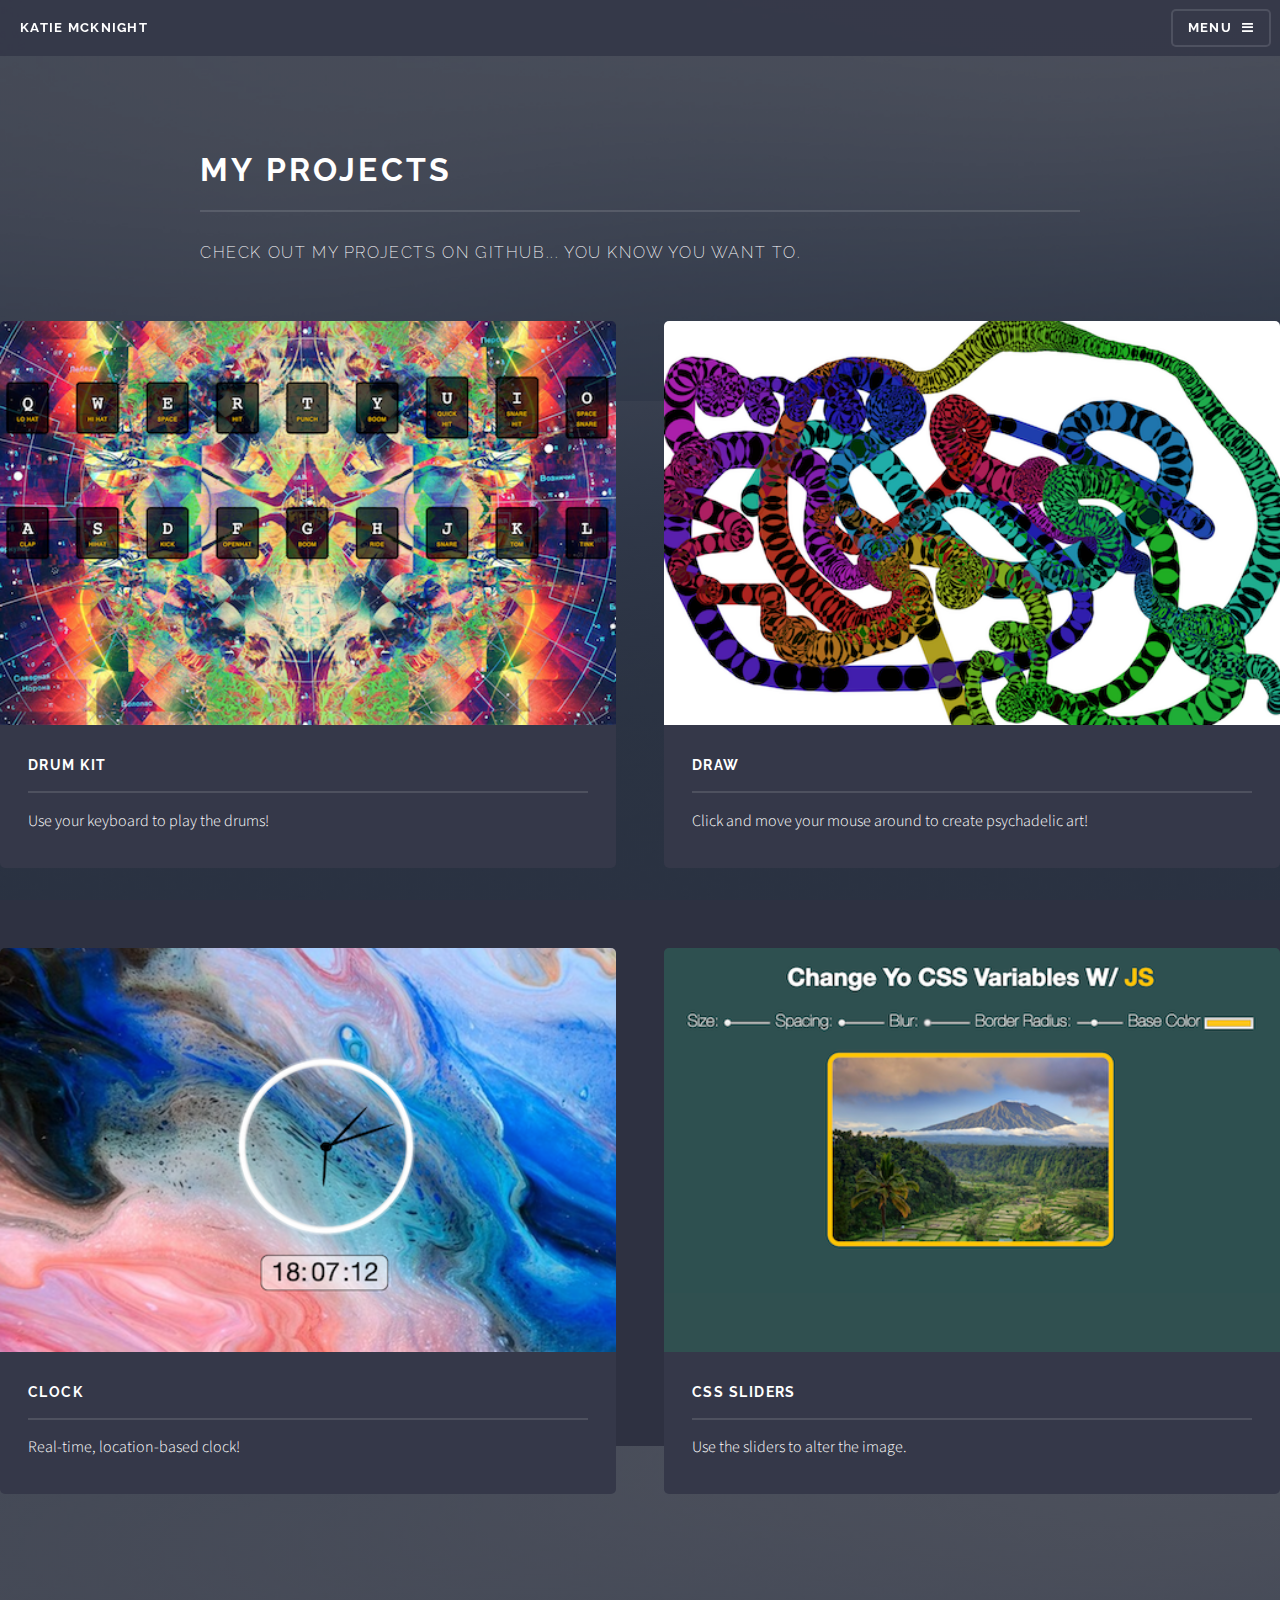
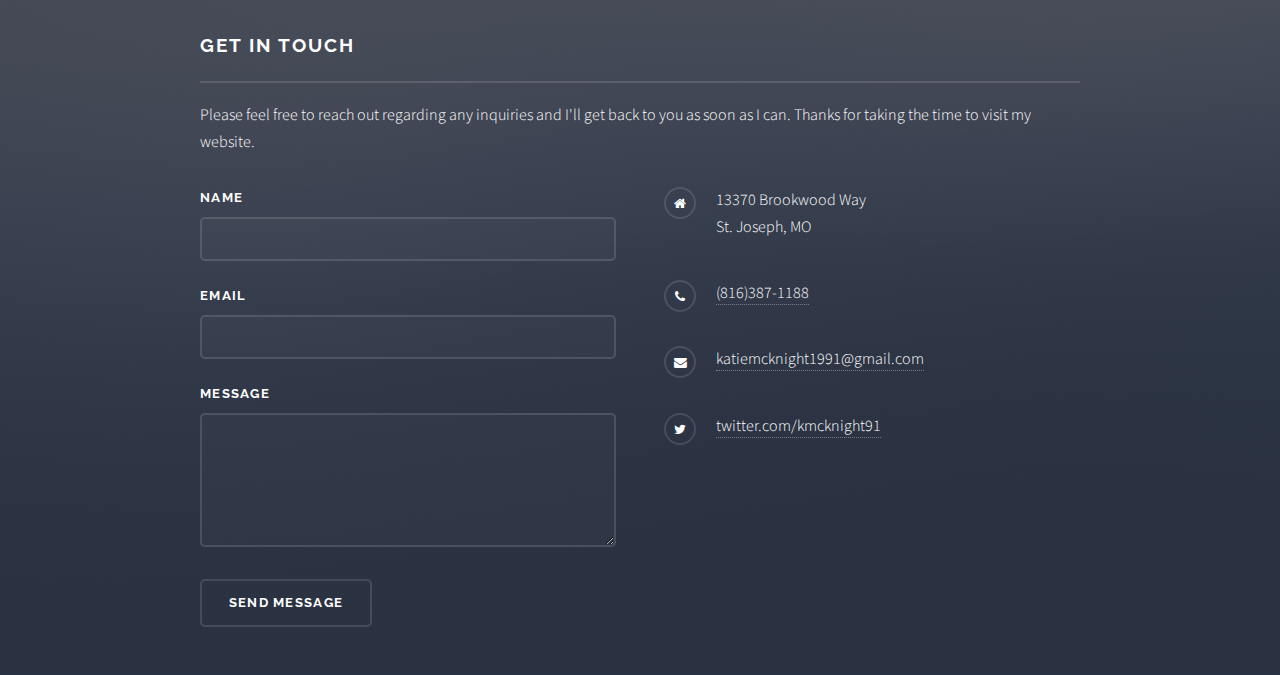
==== elements.html @ 1f649596 "added solid state template" ====
<!DOCTYPE html>
<!--
	Solid State by HTML5 UP
	html5up.net | @ajlkn
	Free for personal and commercial use under the CCA 3.0 license (html5up.net/license)
-->
<html>
  <head>
    <title>Katie McKnight - My Projects</title>
    <meta charset="utf-8" />
    <meta
      name="viewport"
      content="width=device-width, initial-scale=1, user-scalable=no"
    />
    <link rel="stylesheet" href="assets/css/main.css" />
    <noscript><link rel="stylesheet" href="assets/css/noscript.css"/></noscript>
  </head>
  <body class="is-preload">
    <!-- Page Wrapper -->
    <div id="page-wrapper">
      <!-- Header -->
      <header id="header">
        <h1><a href="index.html">Katie McKnight</a></h1>
        <nav>
          <a href="#menu">Menu</a>
        </nav>
      </header>

      <!-- Menu -->
      <nav id="menu">
        <div class="inner">
          <h2>Menu</h2>
          <ul class="links">
            <li><a href="index.html">Home</a></li>
            <li><a href="generic.html">About Me</a></li>
            <li><a href="elements.html">My Projects</a></li>
          </ul>
          <a href="#" class="close">Close</a>
        </div>
      </nav>

      <!-- Wrapper -->
      <section id="wrapper">
        <header>
          <div class="inner">
            <h2>My Projects</h2>
            <p>Check out my projects on Github... you know you want to.</p>
          </div>
		</header>
		
		
        <div class="project-wrapper">
			<section class="features">
				<article>
				  <a href="https://fervent-varahamihira-4c3225.netlify.com/" class="image"
					><img src="images/pic04.png" alt=""
				  /></a>
				  <h3 class="major">Drum Kit</h3>
				  <p>
					Use your keyboard to play the drums!
				  </p>
				</article>
				<article>
				  <a href="https://objective-einstein-77d300.netlify.com/" class="image"
					><img src="images/pic05.png" alt=""
				  /></a>
				  <h3 class="major">Draw</h3>
				  <p>
					Click and move your mouse around to create psychadelic art!
				  </p>
				 
				</article>
			  </section>
			  <section class="features">
				<article>
				  <a href="https://eloquent-mcclintock-1661f2.netlify.com/" class="image"
					><img src="images/pic07.png" alt=""
				  /></a>
				  <h3 class="major">Clock</h3>
				  <p>
					Real-time, location-based clock!
				  </p>
				  
				</article>
				<article>
				  <a href="https://sad-wing-c4c42c.netlify.com/" class="image"
					><img src="images/pic08.png" alt=""
				  /></a>
				  <h3 class="major">CSS Sliders</h3>
				  <p>
					Use the sliders to alter the image.
				  </p>
				  
				</article>
			  </section>
			</div>
		

        <!-- Content -->
        <!-- <div class="wrapper">
          <div class="inner">
            <section>
              <h3 class="major">Text</h3>
              <p>
                This is <b>bold</b> and this is <strong>strong</strong>. This is
                <i>italic</i> and this is <em>emphasized</em>. This is
                <sup>superscript</sup> text and this is
                <sub>subscript</sub> text. This is <u>underlined</u> and this is
                code: <code>for (;;) { ... }</code>. Finally,
                <a href="#">this is a link</a>.
              </p>
              <h4>Blockquote</h4>
              <blockquote>
                Fringilla nisl. Donec accumsan interdum nisi, quis tincidunt
                felis sagittis eget tempus euismod. Vestibulum ante ipsum primis
                in faucibus vestibulum. Blandit adipiscing eu felis iaculis
                volutpat ac adipiscing accumsan faucibus. Vestibulum ante ipsum
                primis in faucibus lorem ipsum dolor sit amet nullam adipiscing
                eu felis.
              </blockquote>
              <h4>Preformatted</h4>
              <pre><code>i = 0;

while (!deck.isInOrder()) {
  print 'Iteration ' + i;
  deck.shuffle();
  i++;
}

print 'It took ' + i + ' iterations to sort the deck.';</code></pre>
            </section>

            <section>
              <h3 class="major">Lists</h3>
              <div class="row">
                <div class="col-6 col-12-medium">
                  <h4>Unordered</h4>
                  <ul>
                    <li>Dolor pulvinar etiam.</li>
                    <li>Sagittis adipiscing.</li>
                    <li>Felis enim feugiat.</li>
                  </ul>
                  <h4>Alternate</h4>
                  <ul class="alt">
                    <li>Dolor pulvinar etiam.</li>
                    <li>Sagittis adipiscing.</li>
                    <li>Felis enim feugiat.</li>
                  </ul>
                </div>
                <div class="col-6 col-12-medium">
                  <h4>Ordered</h4>
                  <ol>
                    <li>Dolor pulvinar etiam.</li>
                    <li>Etiam vel felis viverra.</li>
                    <li>Felis enim feugiat.</li>
                    <li>Dolor pulvinar etiam.</li>
                    <li>Etiam vel felis lorem.</li>
                    <li>Felis enim et feugiat.</li>
                  </ol>
                  <h4>Icons</h4>
                  <ul class="icons">
                    <li>
                      <a href="#" class="icon fa-twitter"
                        ><span class="label">Twitter</span></a
                      >
                    </li>
                    <li>
                      <a href="#" class="icon fa-facebook"
                        ><span class="label">Facebook</span></a
                      >
                    </li>
                    <li>
                      <a href="#" class="icon fa-instagram"
                        ><span class="label">Instagram</span></a
                      >
                    </li>
                    <li>
                      <a href="#" class="icon fa-github"
                        ><span class="label">Github</span></a
                      >
                    </li>
                  </ul>
                </div>
              </div>
              <h4>Actions</h4>
              <div class="row">
                <div class="col-6 col-12-medium">
                  <ul class="actions">
                    <li><a href="#" class="button primary">Default</a></li>
                    <li><a href="#" class="button">Default</a></li>
                  </ul>
                  <ul class="actions small">
                    <li><a href="#" class="button primary small">Small</a></li>
                    <li><a href="#" class="button small">Small</a></li>
                  </ul>
                  <ul class="actions stacked">
                    <li><a href="#" class="button primary">Default</a></li>
                    <li><a href="#" class="button">Default</a></li>
                  </ul>
                  <ul class="actions stacked small">
                    <li><a href="#" class="button primary small">Small</a></li>
                    <li><a href="#" class="button small">Small</a></li>
                  </ul>
                </div>
                <div class="col-6 col-12-medium">
                  <ul class="actions stacked">
                    <li><a href="#" class="button primary fit">Default</a></li>
                    <li><a href="#" class="button fit">Default</a></li>
                  </ul>
                  <ul class="actions stacked small">
                    <li>
                      <a href="#" class="button primary small fit">Small</a>
                    </li>
                    <li><a href="#" class="button small fit">Small</a></li>
                  </ul>
                </div>
              </div>
              <h4>Pagination</h4>
              <ul class="pagination">
                <li><span class="button small disabled">Prev</span></li>
                <li><a href="#" class="page active">1</a></li>
                <li><a href="#" class="page">2</a></li>
                <li><a href="#" class="page">3</a></li>
                <li><span>&hellip;</span></li>
                <li><a href="#" class="page">8</a></li>
                <li><a href="#" class="page">9</a></li>
                <li><a href="#" class="page">10</a></li>
                <li><a href="#" class="button small">Next</a></li>
              </ul>
            </section>

            <section>
              <h3 class="major">Table</h3>
              <h4>Default</h4>
              <div class="table-wrapper">
                <table>
                  <thead>
                    <tr>
                      <th>Name</th>
                      <th>Description</th>
                      <th>Price</th>
                    </tr>
                  </thead>
                  <tbody>
                    <tr>
                      <td>Item One</td>
                      <td>Ante turpis integer aliquet porttitor.</td>
                      <td>29.99</td>
                    </tr>
                    <tr>
                      <td>Item Two</td>
                      <td>Vis ac commodo adipiscing arcu aliquet.</td>
                      <td>19.99</td>
                    </tr>
                    <tr>
                      <td>Item Three</td>
                      <td>Morbi faucibus arcu accumsan lorem.</td>
                      <td>29.99</td>
                    </tr>
                    <tr>
                      <td>Item Four</td>
                      <td>Vitae integer tempus condimentum.</td>
                      <td>19.99</td>
                    </tr>
                    <tr>
                      <td>Item Five</td>
                      <td>Ante turpis integer aliquet porttitor.</td>
                      <td>29.99</td>
                    </tr>
                  </tbody>
                  <tfoot>
                    <tr>
                      <td colspan="2"></td>
                      <td>100.00</td>
                    </tr>
                  </tfoot>
                </table>
              </div>

              <h4>Alternate</h4>
              <div class="table-wrapper">
                <table class="alt">
                  <thead>
                    <tr>
                      <th>Name</th>
                      <th>Description</th>
                      <th>Price</th>
                    </tr>
                  </thead>
                  <tbody>
                    <tr>
                      <td>Item One</td>
                      <td>Ante turpis integer aliquet porttitor.</td>
                      <td>29.99</td>
                    </tr>
                    <tr>
                      <td>Item Two</td>
                      <td>Vis ac commodo adipiscing arcu aliquet.</td>
                      <td>19.99</td>
                    </tr>
                    <tr>
                      <td>Item Three</td>
                      <td>Morbi faucibus arcu accumsan lorem.</td>
                      <td>29.99</td>
                    </tr>
                    <tr>
                      <td>Item Four</td>
                      <td>Vitae integer tempus condimentum.</td>
                      <td>19.99</td>
                    </tr>
                    <tr>
                      <td>Item Five</td>
                      <td>Ante turpis integer aliquet porttitor.</td>
                      <td>29.99</td>
                    </tr>
                  </tbody>
                  <tfoot>
                    <tr>
                      <td colspan="2"></td>
                      <td>100.00</td>
                    </tr>
                  </tfoot>
                </table>
              </div>
            </section>

            <section>
              <h3 class="major">Buttons</h3>
              <ul class="actions">
                <li><a href="#" class="button primary">Primary</a></li>
                <li><a href="#" class="button">Default</a></li>
              </ul>
              <ul class="actions">
                <li><a href="#" class="button large">Large</a></li>
                <li><a href="#" class="button small">Small</a></li>
              </ul>
              <ul class="actions fit">
                <li><a href="#" class="button fit">Fit</a></li>
                <li><a href="#" class="button primary fit">Fit</a></li>
                <li><a href="#" class="button fit">Fit</a></li>
              </ul>
              <ul class="actions fit small">
                <li>
                  <a href="#" class="button primary fit small">Fit + Small</a>
                </li>
                <li><a href="#" class="button fit small">Fit + Small</a></li>
                <li>
                  <a href="#" class="button primary fit small">Fit + Small</a>
                </li>
              </ul>
              <ul class="actions">
                <li>
                  <a href="#" class="button primary icon fa-download">Icon</a>
                </li>
                <li><a href="#" class="button icon fa-download">Icon</a></li>
              </ul>
              <ul class="actions">
                <li><span class="button primary disabled">Disabled</span></li>
                <li><span class="button disabled">Disabled</span></li>
              </ul>
            </section>

            <section>
              <h3 class="major">Form</h3>
              <form method="post" action="#">
                <div class="row gtr-uniform">
                  <div class="col-6 col-12-xsmall">
                    <label for="demo-name">Name</label>
                    <input
                      type="text"
                      name="demo-name"
                      id="demo-name"
                      value=""
                    />
                  </div>
                  <div class="col-6 col-12-xsmall">
                    <label for="demo-email">Email</label>
                    <input
                      type="email"
                      name="demo-email"
                      id="demo-email"
                      value=""
                    />
                  </div>
                  <div class="col-12">
                    <label for="demo-category">Category</label>
                    <select name="demo-category" id="demo-category">
                      <option value="">-</option>
                      <option value="1">Manufacturing</option>
                      <option value="1">Shipping</option>
                      <option value="1">Administration</option>
                      <option value="1">Human Resources</option>
                    </select>
                  </div>
                  <div class="col-4 col-12-small">
                    <input
                      type="radio"
                      id="demo-priority-low"
                      name="demo-priority"
                      checked
                    />
                    <label for="demo-priority-low">Low Priority</label>
                  </div>
                  <div class="col-4 col-12-small">
                    <input
                      type="radio"
                      id="demo-priority-normal"
                      name="demo-priority"
                    />
                    <label for="demo-priority-normal">Normal Priority</label>
                  </div>
                  <div class="col-4 col-12-small">
                    <input
                      type="radio"
                      id="demo-priority-high"
                      name="demo-priority"
                    />
                    <label for="demo-priority-high">High Priority</label>
                  </div>
                  <div class="col-6 col-12-small">
                    <input type="checkbox" id="demo-copy" name="demo-copy" />
                    <label for="demo-copy">Email me a copy</label>
                  </div>
                  <div class="col-6 col-12-small">
                    <input
                      type="checkbox"
                      id="demo-human"
                      name="demo-human"
                      checked
                    />
                    <label for="demo-human">Not a robot</label>
                  </div>
                  <div class="col-12">
                    <label for="demo-message">Message</label>
                    <textarea
                      name="demo-message"
                      id="demo-message"
                      rows="6"
                    ></textarea>
                  </div>
                  <div class="col-12">
                    <ul class="actions">
                      <li>
                        <input
                          type="submit"
                          value="Send Message"
                          class="primary"
                        />
                      </li>
                      <li><input type="reset" value="Reset" /></li>
                    </ul>
                  </div>
                </div>
              </form>
            </section>

            <section>
              <h3 class="major">Image</h3>
              <h4>Fit</h4>
              <div class="box alt">
                <div class="row gtr-uniform">
                  <div class="col-12">
                    <span class="image fit"
                      ><img src="images/pic08.jpg" alt=""
                    /></span>
                  </div>
                  <div class="col-4">
                    <span class="image fit"
                      ><img src="images/pic05.jpg" alt=""
                    /></span>
                  </div>
                  <div class="col-4">
                    <span class="image fit"
                      ><img src="images/pic06.jpg" alt=""
                    /></span>
                  </div>
                  <div class="col-4">
                    <span class="image fit"
                      ><img src="images/pic07.jpg" alt=""
                    /></span>
                  </div>
                  <div class="col-4">
                    <span class="image fit"
                      ><img src="images/pic07.jpg" alt=""
                    /></span>
                  </div>
                  <div class="col-4">
                    <span class="image fit"
                      ><img src="images/pic05.jpg" alt=""
                    /></span>
                  </div>
                  <div class="col-4">
                    <span class="image fit"
                      ><img src="images/pic06.jpg" alt=""
                    /></span>
                  </div>
                  <div class="col-4">
                    <span class="image fit"
                      ><img src="images/pic06.jpg" alt=""
                    /></span>
                  </div>
                  <div class="col-4">
                    <span class="image fit"
                      ><img src="images/pic07.jpg" alt=""
                    /></span>
                  </div>
                  <div class="col-4">
                    <span class="image fit"
                      ><img src="images/pic05.jpg" alt=""
                    /></span>
                  </div>
                </div>
              </div>
              <h4>Left &amp; Right</h4>
              <p>
                <span class="image left"
                  ><img src="images/pic01.jpg" alt=""/></span
                >Morbi mattis mi consectetur tortor elementum, varius
                pellentesque velit convallis. Aenean tincidunt lectus auctor
                mauris maximus, ac scelerisque ipsum tempor. Duis vulputate ex
                et ex tincidunt, quis lacinia velit aliquet. Duis non efficitur
                nisi, id malesuada justo. Maecenas sagittis felis ac sagittis
                semper. Curabitur purus leo, tempus sed finibus eget, fringilla
                quis risus. Maecenas et lorem quis sem varius sagittis et a est.
                Maecenas iaculis iaculis sem. Donec vel dolor at arcu tincidunt
                bibendum. Interdum et malesuada fames ac ante ipsum primis in
                faucibus. Fusce ut aliquet justo. Donec id neque ipsum. Integer
                eget ultricies odio. Nam vel ex a orci fringilla tincidunt.
                Aliquam eleifend ligula non velit accumsan cursus. Etiam ut
                gravida sapien. Morbi mattis mi consectetur tortor elementum,
                varius pellentesque velit convallis. Aenean tincidunt lectus
                auctor mauris maximus, ac scelerisque ipsum tempor. Duis
                vulputate ex et ex tincidunt, quis lacinia velit aliquet. Duis
                non efficitur nisi, id malesuada justo. Maecenas sagittis felis
                ac sagittis semper. Curabitur purus leo, tempus sed finibus
                eget, fringilla quis risus. Maecenas et lorem quis sem varius
                sagittis et a est. Maecenas iaculis iaculis sem. Donec vel dolor
                at arcu tincidunt bibendum. Interdum et malesuada fames ac ante
                ipsum primis in faucibus. Fusce ut aliquet justo. Donec id neque
                ipsum. Integer eget ultricies odio. Nam vel ex a orci fringilla
                tincidunt. Aliquam eleifend ligula non velit accumsan cursus.
                Etiam ut gravida sapien.
              </p>
              <p>
                <span class="image right"
                  ><img src="images/pic02.jpg" alt=""/></span
                >Vestibulum ultrices risus velit, sit amet blandit massa auctor
                sit amet. Sed eu lectus sem. Phasellus in odio at ipsum
                porttitor mollis id vel diam. Praesent sit amet posuere risus,
                eu faucibus lectus. Vivamus ex ligula, tempus pulvinar ipsum in,
                auctor porta quam. Proin nec dui cursus, posuere dui eget
                interdum. Fusce lectus magna, sagittis at facilisis vitae,
                pellentesque at etiam. Quisque posuere leo quis sem commodo, vel
                scelerisque nisi scelerisque. Suspendisse id quam vel tortor
                tincidunt suscipit. Nullam auctor orci eu dolor consectetur,
                interdum ullamcorper ante tincidunt. Mauris felis nec felis
                elementum varius. Nam sapien ante, varius in pulvinar vitae,
                rhoncus id massa. Donec varius ex in mauris ornare, eget euismod
                urna egestas. Etiam lacinia tempor ipsum, sodales porttitor
                justo. Aliquam dolor quam, semper in tortor eu, volutpat
                efficitur quam. Fusce nec fermentum nisl. Aenean erat diam,
                tempus aliquet erat. Etiam iaculis nulla ipsum, et pharetra
                libero rhoncus ut. Phasellus rutrum cursus velit, eget
                condimentum nunc blandit vel. In at pulvinar lectus. Morbi diam
                ante, vulputate et imperdiet eget, fermentum non dolor. Ut
                eleifend sagittis tincidunt. Sed viverra commodo mi, ac rhoncus
                justo. Duis neque ligula, elementum ut enim vel, posuere finibus
                justo. Vivamus facilisis maximus nibh quis pulvinar. Quisque
                hendrerit in ipsum id tellus facilisis fermentum. Proin mauris
                dui.
              </p>
            </section>
          </div>
        </div>
      </section> -->

      <!-- Footer -->
      <section id="footer">
        <div class="inner">
          <h2 class="major">Get in touch</h2>
          <p>
            Please feel free to reach out regarding any inquiries and I'll get
            back to you as soon as I can. Thanks for taking the time to visit my
            website.
          </p>
          <form method="post" action="https://formspree.io/email@domain.tld">
            <div class="fields">
              <div class="field">
                <label for="name">Name</label>
                <input type="text" name="name" id="name" />
              </div>
              <div class="field">
                <label for="email">Email</label>
                <input type="email" name="email" id="email" />
              </div>
              <div class="field">
                <label for="message">Message</label>
                <textarea name="message" id="message" rows="4"></textarea>
              </div>
            </div>
            <ul class="actions">
              <li><input type="submit" value="Send Message" /></li>
            </ul>
          </form>
          <ul class="contact">
            <li class="fa-home">
              13370 Brookwood Way<br />
              St. Joseph, MO
            </li>
            <li class="fa-phone">
              <a href="tel: 8163871188">(816)387-1188</a>
            </li>
            <li class="fa-envelope">
              <a href="mailto: katiemcknight1991@gmail.com"
                >katiemcknight1991@gmail.com</a
              >
            </li>
            <li class="fa-twitter">
              <a href="https://twitter.com/kmcknight91"
                >twitter.com/kmcknight91</a
              >
            </li>
          </ul>
        </div>
      </section>
    </div>

    <!-- Scripts -->
    <script src="assets/js/jquery.min.js"></script>
    <script src="assets/js/jquery.scrollex.min.js"></script>
    <script src="assets/js/browser.min.js"></script>
    <script src="assets/js/breakpoints.min.js"></script>
    <script src="assets/js/util.js"></script>
    <script src="assets/js/main.js"></script>
  </body>
</html>
---- assets/css/main.css ----
@import url(font-awesome.min.css);
@import url("https://fonts.googleapis.com/css?family=Raleway:200,700|Source+Sans+Pro:300,600,300italic,600italic");

/*
	Solid State by HTML5 UP
	html5up.net | @ajlkn
	Free for personal and commercial use under the CCA 3.0 license (html5up.net/license)
*/

html,
body,
div,
span,
applet,
object,
iframe,
h1,
h2,
h3,
h4,
h5,
h6,
p,
blockquote,
pre,
a,
abbr,
acronym,
address,
big,
cite,
code,
del,
dfn,
em,
img,
ins,
kbd,
q,
s,
samp,
small,
strike,
strong,
sub,
sup,
tt,
var,
b,
u,
i,
center,
dl,
dt,
dd,
ol,
ul,
li,
fieldset,
form,
label,
legend,
table,
caption,
tbody,
tfoot,
thead,
tr,
th,
td,
article,
aside,
canvas,
details,
embed,
figure,
figcaption,
footer,
header,
hgroup,
menu,
nav,
output,
ruby,
section,
summary,
time,
mark,
audio,
video {
  margin: 0;
  padding: 0;
  border: 0;
  font-size: 100%;
  font: inherit;
  vertical-align: baseline;
}

article,
aside,
details,
figcaption,
figure,
footer,
header,
hgroup,
menu,
nav,
section {
  display: block;
}

body {
  line-height: 1;
}

ol,
ul {
  list-style: none;
}

blockquote,
q {
  quotes: none;
}

blockquote:before,
blockquote:after,
q:before,
q:after {
  content: "";
  content: none;
}

table {
  border-collapse: collapse;
  border-spacing: 0;
}

body {
  -webkit-text-size-adjust: none;
}

mark {
  background-color: transparent;
  color: inherit;
}

input::-moz-focus-inner {
  border: 0;
  padding: 0;
}

input,
select,
textarea {
  -moz-appearance: none;
  -webkit-appearance: none;
  -ms-appearance: none;
  appearance: none;
}

/* Basic */

@-ms-viewport {
  width: device-width;
}

body {
  -ms-overflow-style: scrollbar;
}

@media screen and (max-width: 480px) {
  html,
  body {
    min-width: 320px;
  }
}

html {
  box-sizing: border-box;
}

*,
*:before,
*:after {
  box-sizing: inherit;
}

body {
  background-color: #2e3141;
  background-image: linear-gradient(
      to top,
      rgba(46, 49, 65, 0.8),
      rgba(46, 49, 65, 0.8)
    ),
    url("../../images/bg.jpg");
  background-size: auto, cover;
  background-attachment: fixed, fixed;
  background-position: center, center;
}

body.is-preload *,
body.is-preload *:before,
body.is-preload *:after {
  -moz-animation: none !important;
  -webkit-animation: none !important;
  -ms-animation: none !important;
  animation: none !important;
  -moz-transition: none !important;
  -webkit-transition: none !important;
  -ms-transition: none !important;
  transition: none !important;
}

/* Type */

body,
input,
select,
textarea {
  color: #ffffff;
  font-family: "Source Sans Pro", Helvetica, sans-serif;
  font-size: 16.5pt;
  font-weight: 300;
  line-height: 1.65;
}

@media screen and (max-width: 1680px) {
  body,
  input,
  select,
  textarea {
    font-size: 13pt;
  }
}

@media screen and (max-width: 1280px) {
  body,
  input,
  select,
  textarea {
    font-size: 12pt;
  }
}

@media screen and (max-width: 980px) {
  body,
  input,
  select,
  textarea {
    font-size: 12pt;
  }
}

@media screen and (max-width: 736px) {
  body,
  input,
  select,
  textarea {
    font-size: 12pt;
  }
}

@media screen and (max-width: 480px) {
  body,
  input,
  select,
  textarea {
    font-size: 12pt;
  }
}

a {
  -moz-transition: color 0.2s ease-in-out, border-bottom-color 0.2s ease-in-out;
  -webkit-transition: color 0.2s ease-in-out,
    border-bottom-color 0.2s ease-in-out;
  -ms-transition: color 0.2s ease-in-out, border-bottom-color 0.2s ease-in-out;
  transition: color 0.2s ease-in-out, border-bottom-color 0.2s ease-in-out;
  border-bottom: dotted 1px rgba(255, 255, 255, 0.35);
  color: #ffffff;
  text-decoration: none;
}

a:hover {
  border-bottom-color: transparent;
  color: #ffffff !important;
}

a.special:not(.button) {
  text-decoration: none;
  border-bottom: 0;
  display: block;
  font-family: Raleway, Helvetica, sans-serif;
  font-size: 0.8em;
  font-weight: 700;
  letter-spacing: 0.1em;
  margin: 0 0 2em 0;
  text-transform: uppercase;
}

a.special:not(.button):before {
  -moz-osx-font-smoothing: grayscale;
  -webkit-font-smoothing: antialiased;
  font-family: FontAwesome;
  font-style: normal;
  font-weight: normal;
  text-transform: none !important;
}

a.special:not(.button):before {
  -moz-transition: background-color 0.2s ease-in-out;
  -webkit-transition: background-color 0.2s ease-in-out;
  -ms-transition: background-color 0.2s ease-in-out;
  transition: background-color 0.2s ease-in-out;
  border-radius: 100%;
  border: solid 2px rgba(255, 255, 255, 0.125);
  content: "\f105";
  display: inline-block;
  font-size: 1.25em;
  height: 2em;
  line-height: 1.65em;
  margin-right: 0.85em;
  text-align: center;
  text-indent: 0.15em;
  vertical-align: middle;
  width: 2em;
}

a.special:not(.button):hover:before {
  background-color: rgba(255, 255, 255, 0.025);
}

a.special:not(.button):active:before {
  background-color: rgba(255, 255, 255, 0.075);
}

strong,
b {
  color: #ffffff;
  font-weight: 600;
}

em,
i {
  font-style: italic;
}

p {
  margin: 0 0 2em 0;
}

h1,
h2,
h3,
h4,
h5,
h6 {
  color: #ffffff;
  font-family: Raleway, Helvetica, sans-serif;
  font-weight: 700;
  letter-spacing: 0.1em;
  margin: 0 0 1em 0;
  text-transform: uppercase;
}

h1 a,
h2 a,
h3 a,
h4 a,
h5 a,
h6 a {
  color: inherit;
  text-decoration: none;
  border-bottom: 0;
}

h1 span,
h2 span,
h3 span,
h4 span,
h5 span,
h6 span {
  font-weight: 200;
}

h1.major,
h2.major,
h3.major,
h4.major,
h5.major,
h6.major {
  padding-bottom: 1em;
  border-bottom: solid 2px rgba(255, 255, 255, 0.125);
}

h2 {
  font-size: 1.2em;
}

h3 {
  font-size: 0.9em;
}

h4 {
  font-size: 0.7em;
}

h5 {
  font-size: 0.7em;
}

h6 {
  font-size: 0.7em;
}

@media screen and (max-width: 736px) {
  h2 {
    font-size: 1em;
  }

  h3 {
    font-size: 0.8em;
  }
}

sub {
  font-size: 0.8em;
  position: relative;
  top: 0.5em;
}

sup {
  font-size: 0.8em;
  position: relative;
  top: -0.5em;
}

blockquote {
  border-left: solid 4px rgba(255, 255, 255, 0.125);
  font-style: italic;
  margin: 0 0 2em 0;
  padding: 0.5em 0 0.5em 2em;
}

code {
  background: rgba(255, 255, 255, 0.025);
  border-radius: 5px;
  border: solid 2px rgba(255, 255, 255, 0.125);
  font-family: "Courier New", monospace;
  font-size: 0.9em;
  margin: 0 0.25em;
  padding: 0.25em 0.65em;
}

pre {
  -webkit-overflow-scrolling: touch;
  font-family: "Courier New", monospace;
  font-size: 0.9em;
  margin: 0 0 2em 0;
}

pre code {
  display: block;
  line-height: 1.75em;
  padding: 1em 1.5em;
  overflow-x: auto;
}

hr {
  border: 0;
  border-bottom: solid 2px rgba(255, 255, 255, 0.125);
  margin: 2.5em 0;
}

hr.major {
  margin: 4em 0;
}

.align-left {
  text-align: left;
}

.align-center {
  text-align: center;
}

.align-right {
  text-align: right;
}

/* Row */

.row {
  display: flex;
  flex-wrap: wrap;
  box-sizing: border-box;
  align-items: stretch;
}

.row > * {
  box-sizing: border-box;
}

.row.gtr-uniform > * > :last-child {
  margin-bottom: 0;
}

.row.aln-left {
  justify-content: flex-start;
}

.row.aln-center {
  justify-content: center;
}

.row.aln-right {
  justify-content: flex-end;
}

.row.aln-top {
  align-items: flex-start;
}

.row.aln-middle {
  align-items: center;
}

.row.aln-bottom {
  align-items: flex-end;
}

.row > .imp {
  order: -1;
}

.row > .col-1 {
  width: 8.3333333333%;
}

.row > .off-1 {
  margin-left: 8.3333333333%;
}

.row > .col-2 {
  width: 16.6666666667%;
}

.row > .off-2 {
  margin-left: 16.6666666667%;
}

.row > .col-3 {
  width: 25%;
}

.row > .off-3 {
  margin-left: 25%;
}

.row > .col-4 {
  width: 33.3333333333%;
}

.row > .off-4 {
  margin-left: 33.3333333333%;
}

.row > .col-5 {
  width: 41.6666666667%;
}

.row > .off-5 {
  margin-left: 41.6666666667%;
}

.row > .col-6 {
  width: 50%;
}

.row > .off-6 {
  margin-left: 50%;
}

.row > .col-7 {
  width: 58.3333333333%;
}

.row > .off-7 {
  margin-left: 58.3333333333%;
}

.row > .col-8 {
  width: 66.6666666667%;
}

.row > .off-8 {
  margin-left: 66.6666666667%;
}

.row > .col-9 {
  width: 75%;
}

.row > .off-9 {
  margin-left: 75%;
}

.row > .col-10 {
  width: 83.3333333333%;
}

.row > .off-10 {
  margin-left: 83.3333333333%;
}

.row > .col-11 {
  width: 91.6666666667%;
}

.row > .off-11 {
  margin-left: 91.6666666667%;
}

.row > .col-12 {
  width: 100%;
}

.row > .off-12 {
  margin-left: 100%;
}

.row.gtr-0 {
  margin-top: 0;
  margin-left: 0em;
}

.row.gtr-0 > * {
  padding: 0 0 0 0em;
}

.row.gtr-0.gtr-uniform {
  margin-top: 0em;
}

.row.gtr-0.gtr-uniform > * {
  padding-top: 0em;
}

.row.gtr-25 {
  margin-top: 0;
  margin-left: -0.4375em;
}

.row.gtr-25 > * {
  padding: 0 0 0 0.4375em;
}

.row.gtr-25.gtr-uniform {
  margin-top: -0.4375em;
}

.row.gtr-25.gtr-uniform > * {
  padding-top: 0.4375em;
}

.row.gtr-50 {
  margin-top: 0;
  margin-left: -0.875em;
}

.row.gtr-50 > * {
  padding: 0 0 0 0.875em;
}

.row.gtr-50.gtr-uniform {
  margin-top: -0.875em;
}

.row.gtr-50.gtr-uniform > * {
  padding-top: 0.875em;
}

.row {
  margin-top: 0;
  margin-left: -1.75em;
}

.row > * {
  padding: 0 0 0 1.75em;
}

.row.gtr-uniform {
  margin-top: -1.75em;
}

.row.gtr-uniform > * {
  padding-top: 1.75em;
}

.row.gtr-150 {
  margin-top: 0;
  margin-left: -2.625em;
}

.row.gtr-150 > * {
  padding: 0 0 0 2.625em;
}

.row.gtr-150.gtr-uniform {
  margin-top: -2.625em;
}

.row.gtr-150.gtr-uniform > * {
  padding-top: 2.625em;
}

.row.gtr-200 {
  margin-top: 0;
  margin-left: -3.5em;
}

.row.gtr-200 > * {
  padding: 0 0 0 3.5em;
}

.row.gtr-200.gtr-uniform {
  margin-top: -3.5em;
}

.row.gtr-200.gtr-uniform > * {
  padding-top: 3.5em;
}

@media screen and (max-width: 1680px) {
  .row {
    display: flex;
    flex-wrap: wrap;
    box-sizing: border-box;
    align-items: stretch;
  }

  .row > * {
    box-sizing: border-box;
  }

  .row.gtr-uniform > * > :last-child {
    margin-bottom: 0;
  }

  .row.aln-left {
    justify-content: flex-start;
  }

  .row.aln-center {
    justify-content: center;
  }

  .row.aln-right {
    justify-content: flex-end;
  }

  .row.aln-top {
    align-items: flex-start;
  }

  .row.aln-middle {
    align-items: center;
  }

  .row.aln-bottom {
    align-items: flex-end;
  }

  .row > .imp-xlarge {
    order: -1;
  }

  .row > .col-1-xlarge {
    width: 8.3333333333%;
  }

  .row > .off-1-xlarge {
    margin-left: 8.3333333333%;
  }

  .row > .col-2-xlarge {
    width: 16.6666666667%;
  }

  .row > .off-2-xlarge {
    margin-left: 16.6666666667%;
  }

  .row > .col-3-xlarge {
    width: 25%;
  }

  .row > .off-3-xlarge {
    margin-left: 25%;
  }

  .row > .col-4-xlarge {
    width: 33.3333333333%;
  }

  .row > .off-4-xlarge {
    margin-left: 33.3333333333%;
  }

  .row > .col-5-xlarge {
    width: 41.6666666667%;
  }

  .row > .off-5-xlarge {
    margin-left: 41.6666666667%;
  }

  .row > .col-6-xlarge {
    width: 50%;
  }

  .row > .off-6-xlarge {
    margin-left: 50%;
  }

  .row > .col-7-xlarge {
    width: 58.3333333333%;
  }

  .row > .off-7-xlarge {
    margin-left: 58.3333333333%;
  }

  .row > .col-8-xlarge {
    width: 66.6666666667%;
  }

  .row > .off-8-xlarge {
    margin-left: 66.6666666667%;
  }

  .row > .col-9-xlarge {
    width: 75%;
  }

  .row > .off-9-xlarge {
    margin-left: 75%;
  }

  .row > .col-10-xlarge {
    width: 83.3333333333%;
  }

  .row > .off-10-xlarge {
    margin-left: 83.3333333333%;
  }

  .row > .col-11-xlarge {
    width: 91.6666666667%;
  }

  .row > .off-11-xlarge {
    margin-left: 91.6666666667%;
  }

  .row > .col-12-xlarge {
    width: 100%;
  }

  .row > .off-12-xlarge {
    margin-left: 100%;
  }

  .row.gtr-0 {
    margin-top: 0;
    margin-left: 0em;
  }

  .row.gtr-0 > * {
    padding: 0 0 0 0em;
  }

  .row.gtr-0.gtr-uniform {
    margin-top: 0em;
  }

  .row.gtr-0.gtr-uniform > * {
    padding-top: 0em;
  }

  .row.gtr-25 {
    margin-top: 0;
    margin-left: -0.4375em;
  }

  .row.gtr-25 > * {
    padding: 0 0 0 0.4375em;
  }

  .row.gtr-25.gtr-uniform {
    margin-top: -0.4375em;
  }

  .row.gtr-25.gtr-uniform > * {
    padding-top: 0.4375em;
  }

  .row.gtr-50 {
    margin-top: 0;
    margin-left: -0.875em;
  }

  .row.gtr-50 > * {
    padding: 0 0 0 0.875em;
  }

  .row.gtr-50.gtr-uniform {
    margin-top: -0.875em;
  }

  .row.gtr-50.gtr-uniform > * {
    padding-top: 0.875em;
  }

  .row {
    margin-top: 0;
    margin-left: -1.75em;
  }

  .row > * {
    padding: 0 0 0 1.75em;
  }

  .row.gtr-uniform {
    margin-top: -1.75em;
  }

  .row.gtr-uniform > * {
    padding-top: 1.75em;
  }

  .row.gtr-150 {
    margin-top: 0;
    margin-left: -2.625em;
  }

  .row.gtr-150 > * {
    padding: 0 0 0 2.625em;
  }

  .row.gtr-150.gtr-uniform {
    margin-top: -2.625em;
  }

  .row.gtr-150.gtr-uniform > * {
    padding-top: 2.625em;
  }

  .row.gtr-200 {
    margin-top: 0;
    margin-left: -3.5em;
  }

  .row.gtr-200 > * {
    padding: 0 0 0 3.5em;
  }

  .row.gtr-200.gtr-uniform {
    margin-top: -3.5em;
  }

  .row.gtr-200.gtr-uniform > * {
    padding-top: 3.5em;
  }
}

@media screen and (max-width: 1280px) {
  .row {
    display: flex;
    flex-wrap: wrap;
    box-sizing: border-box;
    align-items: stretch;
  }

  .row > * {
    box-sizing: border-box;
  }

  .row.gtr-uniform > * > :last-child {
    margin-bottom: 0;
  }

  .row.aln-left {
    justify-content: flex-start;
  }

  .row.aln-center {
    justify-content: center;
  }

  .row.aln-right {
    justify-content: flex-end;
  }

  .row.aln-top {
    align-items: flex-start;
  }

  .row.aln-middle {
    align-items: center;
  }

  .row.aln-bottom {
    align-items: flex-end;
  }

  .row > .imp-large {
    order: -1;
  }

  .row > .col-1-large {
    width: 8.3333333333%;
  }

  .row > .off-1-large {
    margin-left: 8.3333333333%;
  }

  .row > .col-2-large {
    width: 16.6666666667%;
  }

  .row > .off-2-large {
    margin-left: 16.6666666667%;
  }

  .row > .col-3-large {
    width: 25%;
  }

  .row > .off-3-large {
    margin-left: 25%;
  }

  .row > .col-4-large {
    width: 33.3333333333%;
  }

  .row > .off-4-large {
    margin-left: 33.3333333333%;
  }

  .row > .col-5-large {
    width: 41.6666666667%;
  }

  .row > .off-5-large {
    margin-left: 41.6666666667%;
  }

  .row > .col-6-large {
    width: 50%;
  }

  .row > .off-6-large {
    margin-left: 50%;
  }

  .row > .col-7-large {
    width: 58.3333333333%;
  }

  .row > .off-7-large {
    margin-left: 58.3333333333%;
  }

  .row > .col-8-large {
    width: 66.6666666667%;
  }

  .row > .off-8-large {
    margin-left: 66.6666666667%;
  }

  .row > .col-9-large {
    width: 75%;
  }

  .row > .off-9-large {
    margin-left: 75%;
  }

  .row > .col-10-large {
    width: 83.3333333333%;
  }

  .row > .off-10-large {
    margin-left: 83.3333333333%;
  }

  .row > .col-11-large {
    width: 91.6666666667%;
  }

  .row > .off-11-large {
    margin-left: 91.6666666667%;
  }

  .row > .col-12-large {
    width: 100%;
  }

  .row > .off-12-large {
    margin-left: 100%;
  }

  .row.gtr-0 {
    margin-top: 0;
    margin-left: 0em;
  }

  .row.gtr-0 > * {
    padding: 0 0 0 0em;
  }

  .row.gtr-0.gtr-uniform {
    margin-top: 0em;
  }

  .row.gtr-0.gtr-uniform > * {
    padding-top: 0em;
  }

  .row.gtr-25 {
    margin-top: 0;
    margin-left: -0.4375em;
  }

  .row.gtr-25 > * {
    padding: 0 0 0 0.4375em;
  }

  .row.gtr-25.gtr-uniform {
    margin-top: -0.4375em;
  }

  .row.gtr-25.gtr-uniform > * {
    padding-top: 0.4375em;
  }

  .row.gtr-50 {
    margin-top: 0;
    margin-left: -0.875em;
  }

  .row.gtr-50 > * {
    padding: 0 0 0 0.875em;
  }

  .row.gtr-50.gtr-uniform {
    margin-top: -0.875em;
  }

  .row.gtr-50.gtr-uniform > * {
    padding-top: 0.875em;
  }

  .row {
    margin-top: 0;
    margin-left: -1.75em;
  }

  .row > * {
    padding: 0 0 0 1.75em;
  }

  .row.gtr-uniform {
    margin-top: -1.75em;
  }

  .row.gtr-uniform > * {
    padding-top: 1.75em;
  }

  .row.gtr-150 {
    margin-top: 0;
    margin-left: -2.625em;
  }

  .row.gtr-150 > * {
    padding: 0 0 0 2.625em;
  }

  .row.gtr-150.gtr-uniform {
    margin-top: -2.625em;
  }

  .row.gtr-150.gtr-uniform > * {
    padding-top: 2.625em;
  }

  .row.gtr-200 {
    margin-top: 0;
    margin-left: -3.5em;
  }

  .row.gtr-200 > * {
    padding: 0 0 0 3.5em;
  }

  .row.gtr-200.gtr-uniform {
    margin-top: -3.5em;
  }

  .row.gtr-200.gtr-uniform > * {
    padding-top: 3.5em;
  }
}

@media screen and (max-width: 980px) {
  .row {
    display: flex;
    flex-wrap: wrap;
    box-sizing: border-box;
    align-items: stretch;
  }

  .row > * {
    box-sizing: border-box;
  }

  .row.gtr-uniform > * > :last-child {
    margin-bottom: 0;
  }

  .row.aln-left {
    justify-content: flex-start;
  }

  .row.aln-center {
    justify-content: center;
  }

  .row.aln-right {
    justify-content: flex-end;
  }

  .row.aln-top {
    align-items: flex-start;
  }

  .row.aln-middle {
    align-items: center;
  }

  .row.aln-bottom {
    align-items: flex-end;
  }

  .row > .imp-medium {
    order: -1;
  }

  .row > .col-1-medium {
    width: 8.3333333333%;
  }

  .row > .off-1-medium {
    margin-left: 8.3333333333%;
  }

  .row > .col-2-medium {
    width: 16.6666666667%;
  }

  .row > .off-2-medium {
    margin-left: 16.6666666667%;
  }

  .row > .col-3-medium {
    width: 25%;
  }

  .row > .off-3-medium {
    margin-left: 25%;
  }

  .row > .col-4-medium {
    width: 33.3333333333%;
  }

  .row > .off-4-medium {
    margin-left: 33.3333333333%;
  }

  .row > .col-5-medium {
    width: 41.6666666667%;
  }

  .row > .off-5-medium {
    margin-left: 41.6666666667%;
  }

  .row > .col-6-medium {
    width: 50%;
  }

  .row > .off-6-medium {
    margin-left: 50%;
  }

  .row > .col-7-medium {
    width: 58.3333333333%;
  }

  .row > .off-7-medium {
    margin-left: 58.3333333333%;
  }

  .row > .col-8-medium {
    width: 66.6666666667%;
  }

  .row > .off-8-medium {
    margin-left: 66.6666666667%;
  }

  .row > .col-9-medium {
    width: 75%;
  }

  .row > .off-9-medium {
    margin-left: 75%;
  }

  .row > .col-10-medium {
    width: 83.3333333333%;
  }

  .row > .off-10-medium {
    margin-left: 83.3333333333%;
  }

  .row > .col-11-medium {
    width: 91.6666666667%;
  }

  .row > .off-11-medium {
    margin-left: 91.6666666667%;
  }

  .row > .col-12-medium {
    width: 100%;
  }

  .row > .off-12-medium {
    margin-left: 100%;
  }

  .row.gtr-0 {
    margin-top: 0;
    margin-left: 0em;
  }

  .row.gtr-0 > * {
    padding: 0 0 0 0em;
  }

  .row.gtr-0.gtr-uniform {
    margin-top: 0em;
  }

  .row.gtr-0.gtr-uniform > * {
    padding-top: 0em;
  }

  .row.gtr-25 {
    margin-top: 0;
    margin-left: -0.4375em;
  }

  .row.gtr-25 > * {
    padding: 0 0 0 0.4375em;
  }

  .row.gtr-25.gtr-uniform {
    margin-top: -0.4375em;
  }

  .row.gtr-25.gtr-uniform > * {
    padding-top: 0.4375em;
  }

  .row.gtr-50 {
    margin-top: 0;
    margin-left: -0.875em;
  }

  .row.gtr-50 > * {
    padding: 0 0 0 0.875em;
  }

  .row.gtr-50.gtr-uniform {
    margin-top: -0.875em;
  }

  .row.gtr-50.gtr-uniform > * {
    padding-top: 0.875em;
  }

  .row {
    margin-top: 0;
    margin-left: -1.75em;
  }

  .row > * {
    padding: 0 0 0 1.75em;
  }

  .row.gtr-uniform {
    margin-top: -1.75em;
  }

  .row.gtr-uniform > * {
    padding-top: 1.75em;
  }

  .row.gtr-150 {
    margin-top: 0;
    margin-left: -2.625em;
  }

  .row.gtr-150 > * {
    padding: 0 0 0 2.625em;
  }

  .row.gtr-150.gtr-uniform {
    margin-top: -2.625em;
  }

  .row.gtr-150.gtr-uniform > * {
    padding-top: 2.625em;
  }

  .row.gtr-200 {
    margin-top: 0;
    margin-left: -3.5em;
  }

  .row.gtr-200 > * {
    padding: 0 0 0 3.5em;
  }

  .row.gtr-200.gtr-uniform {
    margin-top: -3.5em;
  }

  .row.gtr-200.gtr-uniform > * {
    padding-top: 3.5em;
  }
}

@media screen and (max-width: 736px) {
  .row {
    display: flex;
    flex-wrap: wrap;
    box-sizing: border-box;
    align-items: stretch;
  }

  .row > * {
    box-sizing: border-box;
  }

  .row.gtr-uniform > * > :last-child {
    margin-bottom: 0;
  }

  .row.aln-left {
    justify-content: flex-start;
  }

  .row.aln-center {
    justify-content: center;
  }

  .row.aln-right {
    justify-content: flex-end;
  }

  .row.aln-top {
    align-items: flex-start;
  }

  .row.aln-middle {
    align-items: center;
  }

  .row.aln-bottom {
    align-items: flex-end;
  }

  .row > .imp-small {
    order: -1;
  }

  .row > .col-1-small {
    width: 8.3333333333%;
  }

  .row > .off-1-small {
    margin-left: 8.3333333333%;
  }

  .row > .col-2-small {
    width: 16.6666666667%;
  }

  .row > .off-2-small {
    margin-left: 16.6666666667%;
  }

  .row > .col-3-small {
    width: 25%;
  }

  .row > .off-3-small {
    margin-left: 25%;
  }

  .row > .col-4-small {
    width: 33.3333333333%;
  }

  .row > .off-4-small {
    margin-left: 33.3333333333%;
  }

  .row > .col-5-small {
    width: 41.6666666667%;
  }

  .row > .off-5-small {
    margin-left: 41.6666666667%;
  }

  .row > .col-6-small {
    width: 50%;
  }

  .row > .off-6-small {
    margin-left: 50%;
  }

  .row > .col-7-small {
    width: 58.3333333333%;
  }

  .row > .off-7-small {
    margin-left: 58.3333333333%;
  }

  .row > .col-8-small {
    width: 66.6666666667%;
  }

  .row > .off-8-small {
    margin-left: 66.6666666667%;
  }

  .row > .col-9-small {
    width: 75%;
  }

  .row > .off-9-small {
    margin-left: 75%;
  }

  .row > .col-10-small {
    width: 83.3333333333%;
  }

  .row > .off-10-small {
    margin-left: 83.3333333333%;
  }

  .row > .col-11-small {
    width: 91.6666666667%;
  }

  .row > .off-11-small {
    margin-left: 91.6666666667%;
  }

  .row > .col-12-small {
    width: 100%;
  }

  .row > .off-12-small {
    margin-left: 100%;
  }

  .row.gtr-0 {
    margin-top: 0;
    margin-left: 0em;
  }

  .row.gtr-0 > * {
    padding: 0 0 0 0em;
  }

  .row.gtr-0.gtr-uniform {
    margin-top: 0em;
  }

  .row.gtr-0.gtr-uniform > * {
    padding-top: 0em;
  }

  .row.gtr-25 {
    margin-top: 0;
    margin-left: -0.3125em;
  }

  .row.gtr-25 > * {
    padding: 0 0 0 0.3125em;
  }

  .row.gtr-25.gtr-uniform {
    margin-top: -0.3125em;
  }

  .row.gtr-25.gtr-uniform > * {
    padding-top: 0.3125em;
  }

  .row.gtr-50 {
    margin-top: 0;
    margin-left: -0.625em;
  }

  .row.gtr-50 > * {
    padding: 0 0 0 0.625em;
  }

  .row.gtr-50.gtr-uniform {
    margin-top: -0.625em;
  }

  .row.gtr-50.gtr-uniform > * {
    padding-top: 0.625em;
  }

  .row {
    margin-top: 0;
    margin-left: -1.25em;
  }

  .row > * {
    padding: 0 0 0 1.25em;
  }

  .row.gtr-uniform {
    margin-top: -1.25em;
  }

  .row.gtr-uniform > * {
    padding-top: 1.25em;
  }

  .row.gtr-150 {
    margin-top: 0;
    margin-left: -1.875em;
  }

  .row.gtr-150 > * {
    padding: 0 0 0 1.875em;
  }

  .row.gtr-150.gtr-uniform {
    margin-top: -1.875em;
  }

  .row.gtr-150.gtr-uniform > * {
    padding-top: 1.875em;
  }

  .row.gtr-200 {
    margin-top: 0;
    margin-left: -2.5em;
  }

  .row.gtr-200 > * {
    padding: 0 0 0 2.5em;
  }

  .row.gtr-200.gtr-uniform {
    margin-top: -2.5em;
  }

  .row.gtr-200.gtr-uniform > * {
    padding-top: 2.5em;
  }
}

@media screen and (max-width: 480px) {
  .row {
    display: flex;
    flex-wrap: wrap;
    box-sizing: border-box;
    align-items: stretch;
  }

  .row > * {
    box-sizing: border-box;
  }

  .row.gtr-uniform > * > :last-child {
    margin-bottom: 0;
  }

  .row.aln-left {
    justify-content: flex-start;
  }

  .row.aln-center {
    justify-content: center;
  }

  .row.aln-right {
    justify-content: flex-end;
  }

  .row.aln-top {
    align-items: flex-start;
  }

  .row.aln-middle {
    align-items: center;
  }

  .row.aln-bottom {
    align-items: flex-end;
  }

  .row > .imp-xsmall {
    order: -1;
  }

  .row > .col-1-xsmall {
    width: 8.3333333333%;
  }

  .row > .off-1-xsmall {
    margin-left: 8.3333333333%;
  }

  .row > .col-2-xsmall {
    width: 16.6666666667%;
  }

  .row > .off-2-xsmall {
    margin-left: 16.6666666667%;
  }

  .row > .col-3-xsmall {
    width: 25%;
  }

  .row > .off-3-xsmall {
    margin-left: 25%;
  }

  .row > .col-4-xsmall {
    width: 33.3333333333%;
  }

  .row > .off-4-xsmall {
    margin-left: 33.3333333333%;
  }

  .row > .col-5-xsmall {
    width: 41.6666666667%;
  }

  .row > .off-5-xsmall {
    margin-left: 41.6666666667%;
  }

  .row > .col-6-xsmall {
    width: 50%;
  }

  .row > .off-6-xsmall {
    margin-left: 50%;
  }

  .row > .col-7-xsmall {
    width: 58.3333333333%;
  }

  .row > .off-7-xsmall {
    margin-left: 58.3333333333%;
  }

  .row > .col-8-xsmall {
    width: 66.6666666667%;
  }

  .row > .off-8-xsmall {
    margin-left: 66.6666666667%;
  }

  .row > .col-9-xsmall {
    width: 75%;
  }

  .row > .off-9-xsmall {
    margin-left: 75%;
  }

  .row > .col-10-xsmall {
    width: 83.3333333333%;
  }

  .row > .off-10-xsmall {
    margin-left: 83.3333333333%;
  }

  .row > .col-11-xsmall {
    width: 91.6666666667%;
  }

  .row > .off-11-xsmall {
    margin-left: 91.6666666667%;
  }

  .row > .col-12-xsmall {
    width: 100%;
  }

  .row > .off-12-xsmall {
    margin-left: 100%;
  }

  .row.gtr-0 {
    margin-top: 0;
    margin-left: 0em;
  }

  .row.gtr-0 > * {
    padding: 0 0 0 0em;
  }

  .row.gtr-0.gtr-uniform {
    margin-top: 0em;
  }

  .row.gtr-0.gtr-uniform > * {
    padding-top: 0em;
  }

  .row.gtr-25 {
    margin-top: 0;
    margin-left: -0.3125em;
  }

  .row.gtr-25 > * {
    padding: 0 0 0 0.3125em;
  }

  .row.gtr-25.gtr-uniform {
    margin-top: -0.3125em;
  }

  .row.gtr-25.gtr-uniform > * {
    padding-top: 0.3125em;
  }

  .row.gtr-50 {
    margin-top: 0;
    margin-left: -0.625em;
  }

  .row.gtr-50 > * {
    padding: 0 0 0 0.625em;
  }

  .row.gtr-50.gtr-uniform {
    margin-top: -0.625em;
  }

  .row.gtr-50.gtr-uniform > * {
    padding-top: 0.625em;
  }

  .row {
    margin-top: 0;
    margin-left: -1.25em;
  }

  .row > * {
    padding: 0 0 0 1.25em;
  }

  .row.gtr-uniform {
    margin-top: -1.25em;
  }

  .row.gtr-uniform > * {
    padding-top: 1.25em;
  }

  .row.gtr-150 {
    margin-top: 0;
    margin-left: -1.875em;
  }

  .row.gtr-150 > * {
    padding: 0 0 0 1.875em;
  }

  .row.gtr-150.gtr-uniform {
    margin-top: -1.875em;
  }

  .row.gtr-150.gtr-uniform > * {
    padding-top: 1.875em;
  }

  .row.gtr-200 {
    margin-top: 0;
    margin-left: -2.5em;
  }

  .row.gtr-200 > * {
    padding: 0 0 0 2.5em;
  }

  .row.gtr-200.gtr-uniform {
    margin-top: -2.5em;
  }

  .row.gtr-200.gtr-uniform > * {
    padding-top: 2.5em;
  }
}

@media screen and (max-width: 360px) {
  .row {
    display: flex;
    flex-wrap: wrap;
    box-sizing: border-box;
    align-items: stretch;
  }

  .row > * {
    box-sizing: border-box;
  }

  .row.gtr-uniform > * > :last-child {
    margin-bottom: 0;
  }

  .row.aln-left {
    justify-content: flex-start;
  }

  .row.aln-center {
    justify-content: center;
  }

  .row.aln-right {
    justify-content: flex-end;
  }

  .row.aln-top {
    align-items: flex-start;
  }

  .row.aln-middle {
    align-items: center;
  }

  .row.aln-bottom {
    align-items: flex-end;
  }

  .row > .imp-xxsmall {
    order: -1;
  }

  .row > .col-1-xxsmall {
    width: 8.3333333333%;
  }

  .row > .off-1-xxsmall {
    margin-left: 8.3333333333%;
  }

  .row > .col-2-xxsmall {
    width: 16.6666666667%;
  }

  .row > .off-2-xxsmall {
    margin-left: 16.6666666667%;
  }

  .row > .col-3-xxsmall {
    width: 25%;
  }

  .row > .off-3-xxsmall {
    margin-left: 25%;
  }

  .row > .col-4-xxsmall {
    width: 33.3333333333%;
  }

  .row > .off-4-xxsmall {
    margin-left: 33.3333333333%;
  }

  .row > .col-5-xxsmall {
    width: 41.6666666667%;
  }

  .row > .off-5-xxsmall {
    margin-left: 41.6666666667%;
  }

  .row > .col-6-xxsmall {
    width: 50%;
  }

  .row > .off-6-xxsmall {
    margin-left: 50%;
  }

  .row > .col-7-xxsmall {
    width: 58.3333333333%;
  }

  .row > .off-7-xxsmall {
    margin-left: 58.3333333333%;
  }

  .row > .col-8-xxsmall {
    width: 66.6666666667%;
  }

  .row > .off-8-xxsmall {
    margin-left: 66.6666666667%;
  }

  .row > .col-9-xxsmall {
    width: 75%;
  }

  .row > .off-9-xxsmall {
    margin-left: 75%;
  }

  .row > .col-10-xxsmall {
    width: 83.3333333333%;
  }

  .row > .off-10-xxsmall {
    margin-left: 83.3333333333%;
  }

  .row > .col-11-xxsmall {
    width: 91.6666666667%;
  }

  .row > .off-11-xxsmall {
    margin-left: 91.6666666667%;
  }

  .row > .col-12-xxsmall {
    width: 100%;
  }

  .row > .off-12-xxsmall {
    margin-left: 100%;
  }

  .row.gtr-0 {
    margin-top: 0;
    margin-left: 0em;
  }

  .row.gtr-0 > * {
    padding: 0 0 0 0em;
  }

  .row.gtr-0.gtr-uniform {
    margin-top: 0em;
  }

  .row.gtr-0.gtr-uniform > * {
    padding-top: 0em;
  }

  .row.gtr-25 {
    margin-top: 0;
    margin-left: -0.3125em;
  }

  .row.gtr-25 > * {
    padding: 0 0 0 0.3125em;
  }

  .row.gtr-25.gtr-uniform {
    margin-top: -0.3125em;
  }

  .row.gtr-25.gtr-uniform > * {
    padding-top: 0.3125em;
  }

  .row.gtr-50 {
    margin-top: 0;
    margin-left: -0.625em;
  }

  .row.gtr-50 > * {
    padding: 0 0 0 0.625em;
  }

  .row.gtr-50.gtr-uniform {
    margin-top: -0.625em;
  }

  .row.gtr-50.gtr-uniform > * {
    padding-top: 0.625em;
  }

  .row {
    margin-top: 0;
    margin-left: -1.25em;
  }

  .row > * {
    padding: 0 0 0 1.25em;
  }

  .row.gtr-uniform {
    margin-top: -1.25em;
  }

  .row.gtr-uniform > * {
    padding-top: 1.25em;
  }

  .row.gtr-150 {
    margin-top: 0;
    margin-left: -1.875em;
  }

  .row.gtr-150 > * {
    padding: 0 0 0 1.875em;
  }

  .row.gtr-150.gtr-uniform {
    margin-top: -1.875em;
  }

  .row.gtr-150.gtr-uniform > * {
    padding-top: 1.875em;
  }

  .row.gtr-200 {
    margin-top: 0;
    margin-left: -2.5em;
  }

  .row.gtr-200 > * {
    padding: 0 0 0 2.5em;
  }

  .row.gtr-200.gtr-uniform {
    margin-top: -2.5em;
  }

  .row.gtr-200.gtr-uniform > * {
    padding-top: 2.5em;
  }
}

/* Section/Article */

section.special,
article.special {
  text-align: center;
}

/* Form */

form {
  margin: 0 0 2em 0;
}

form > :last-child {
  margin-bottom: 0;
}

form > .fields {
  display: -moz-flex;
  display: -webkit-flex;
  display: -ms-flex;
  display: flex;
  -moz-flex-wrap: wrap;
  -webkit-flex-wrap: wrap;
  -ms-flex-wrap: wrap;
  flex-wrap: wrap;
  width: calc(100% + 3em);
  margin: -1.5em 0 2em -1.5em;
}

form > .fields > .field {
  -moz-flex-grow: 0;
  -webkit-flex-grow: 0;
  -ms-flex-grow: 0;
  flex-grow: 0;
  -moz-flex-shrink: 0;
  -webkit-flex-shrink: 0;
  -ms-flex-shrink: 0;
  flex-shrink: 0;
  padding: 1.5em 0 0 1.5em;
  width: calc(100% - 1.5em);
}

form > .fields > .field.half {
  width: calc(50% - 0.75em);
}

form > .fields > .field.third {
  width: calc(100% / 3 - 0.5em);
}

form > .fields > .field.quarter {
  width: calc(25% - 0.375em);
}

@media screen and (max-width: 480px) {
  form > .fields {
    width: calc(100% + 3em);
    margin: -1.5em 0 2em -1.5em;
  }

  form > .fields > .field {
    padding: 1.5em 0 0 1.5em;
    width: calc(100% - 1.5em);
  }

  form > .fields > .field.half {
    width: calc(100% - 1.5em);
  }

  form > .fields > .field.third {
    width: calc(100% - 1.5em);
  }

  form > .fields > .field.quarter {
    width: calc(100% - 1.5em);
  }
}

label {
  color: #ffffff;
  display: block;
  font-family: Raleway, Helvetica, sans-serif;
  font-size: 0.8em;
  font-weight: 700;
  letter-spacing: 0.1em;
  margin: 0 0 0.7em 0;
  text-transform: uppercase;
}

input[type="text"],
input[type="password"],
input[type="email"],
input[type="tel"],
select,
textarea {
  -moz-appearance: none;
  -webkit-appearance: none;
  -ms-appearance: none;
  appearance: none;
  background: rgba(255, 255, 255, 0.025);
  border-radius: 5px;
  border: none;
  border: solid 2px rgba(255, 255, 255, 0.125);
  color: inherit;
  display: block;
  outline: 0;
  padding: 0 1em;
  text-decoration: none;
  width: 100%;
}

input[type="text"]:invalid,
input[type="password"]:invalid,
input[type="email"]:invalid,
input[type="tel"]:invalid,
select:invalid,
textarea:invalid {
  box-shadow: none;
}

input[type="text"]:focus,
input[type="password"]:focus,
input[type="email"]:focus,
input[type="tel"]:focus,
select:focus,
textarea:focus {
  border-color: #5b6ba6;
}

select {
  background-image: url("data:image/svg+xml;charset=utf8,%3Csvg xmlns='http://www.w3.org/2000/svg' width='40' height='40' preserveAspectRatio='none' viewBox='0 0 40 40'%3E%3Cpath d='M9.4,12.3l10.4,10.4l10.4-10.4c0.2-0.2,0.5-0.4,0.9-0.4c0.3,0,0.6,0.1,0.9,0.4l3.3,3.3c0.2,0.2,0.4,0.5,0.4,0.9 c0,0.4-0.1,0.6-0.4,0.9L20.7,31.9c-0.2,0.2-0.5,0.4-0.9,0.4c-0.3,0-0.6-0.1-0.9-0.4L4.3,17.3c-0.2-0.2-0.4-0.5-0.4-0.9 c0-0.4,0.1-0.6,0.4-0.9l3.3-3.3c0.2-0.2,0.5-0.4,0.9-0.4S9.1,12.1,9.4,12.3z' fill='rgba(255, 255, 255, 0.125)' /%3E%3C/svg%3E");
  background-size: 1.25rem;
  background-repeat: no-repeat;
  background-position: calc(100% - 1rem) center;
  height: 2.75em;
  padding-right: 2.75em;
  text-overflow: ellipsis;
}

select option {
  color: #ffffff;
  background: #2e3141;
}

select:focus::-ms-value {
  background-color: transparent;
}

select::-ms-expand {
  display: none;
}

input[type="text"],
input[type="password"],
input[type="email"],
select {
  height: 2.75em;
}

textarea {
  padding: 0.75em 1em;
}

input[type="checkbox"],
input[type="radio"] {
  -moz-appearance: none;
  -webkit-appearance: none;
  -ms-appearance: none;
  appearance: none;
  display: block;
  float: left;
  margin-right: -2em;
  opacity: 0;
  width: 1em;
  z-index: -1;
}

input[type="checkbox"] + label,
input[type="radio"] + label {
  text-decoration: none;
  color: #ffffff;
  cursor: pointer;
  display: inline-block;
  font-size: 1em;
  font-family: "Source Sans Pro", Helvetica, sans-serif;
  text-transform: none;
  letter-spacing: 0;
  font-weight: 300;
  padding-left: 2.4em;
  padding-right: 0.75em;
  position: relative;
}

input[type="checkbox"] + label:before,
input[type="radio"] + label:before {
  -moz-osx-font-smoothing: grayscale;
  -webkit-font-smoothing: antialiased;
  font-family: FontAwesome;
  font-style: normal;
  font-weight: normal;
  text-transform: none !important;
}

input[type="checkbox"] + label:before,
input[type="radio"] + label:before {
  background: rgba(255, 255, 255, 0.025);
  border-radius: 5px;
  border: solid 2px rgba(255, 255, 255, 0.125);
  content: "";
  display: inline-block;
  height: 1.65em;
  left: 0;
  line-height: 1.58125em;
  position: absolute;
  text-align: center;
  top: 0;
  width: 1.65em;
}

input[type="checkbox"]:checked + label:before,
input[type="radio"]:checked + label:before {
  background: #ffffff;
  border-color: #ffffff;
  content: "\f00c";
  color: #2e3141;
}

input[type="checkbox"]:focus + label:before,
input[type="radio"]:focus + label:before {
  border-color: #4c5c96;
}

input[type="checkbox"] + label:before {
  border-radius: 5px;
}

input[type="radio"] + label:before {
  border-radius: 100%;
}

::-webkit-input-placeholder {
  color: rgba(255, 255, 255, 0.35) !important;
  opacity: 1;
}

:-moz-placeholder {
  color: rgba(255, 255, 255, 0.35) !important;
  opacity: 1;
}

::-moz-placeholder {
  color: rgba(255, 255, 255, 0.35) !important;
  opacity: 1;
}

:-ms-input-placeholder {
  color: rgba(255, 255, 255, 0.35) !important;
  opacity: 1;
}

/* Box */

.box {
  border-radius: 5px;
  border: solid 2px rgba(255, 255, 255, 0.125);
  margin-bottom: 2em;
  padding: 1.5em;
}

.box > :last-child,
.box > :last-child > :last-child,
.box > :last-child > :last-child > :last-child {
  margin-bottom: 0;
}

.box.alt {
  border: 0;
  border-radius: 0;
  padding: 0;
}

/* Icon */

.icon {
  text-decoration: none;
  border-bottom: none;
  position: relative;
}

.icon:before {
  -moz-osx-font-smoothing: grayscale;
  -webkit-font-smoothing: antialiased;
  font-family: FontAwesome;
  font-style: normal;
  font-weight: normal;
  text-transform: none !important;
}

.icon > .label {
  display: none;
}

/* Image */

.image {
  border-radius: 5px;
  border: 0;
  display: inline-block;
  position: relative;
}

.image img {
  border-radius: 5px;
  display: block;
}

.image.left,
.image.right {
  max-width: 40%;
}

.image.left img,
.image.right img {
  width: 100%;
}

.image.left {
  float: left;
  padding: 0 1.5em 1em 0;
  top: 0.25em;
}

.image.right {
  float: right;
  padding: 0 0 1em 1.5em;
  top: 0.25em;
}

.image.fit {
  display: block;
  margin: 0 0 2em 0;
  width: 100%;
}

.image.fit img {
  width: 100%;
}

.image.main {
  display: block;
  margin: 0 0 3em 0;
  width: 100%;
}

.image.main img {
  width: 100%;
}

/* List */

ol {
  list-style: decimal;
  margin: 0 0 2em 0;
  padding-left: 1.25em;
}

ol li {
  padding-left: 0.25em;
}

ul {
  list-style: disc;
  margin: 0 0 2em 0;
  padding-left: 1em;
}

ul li {
  padding-left: 0.5em;
}

ul.alt {
  list-style: none;
  padding-left: 0;
}

ul.alt li {
  border-top: solid 1px rgba(255, 255, 255, 0.125);
  padding: 0.5em 0;
}

ul.alt li:first-child {
  border-top: 0;
  padding-top: 0;
}

dl {
  margin: 0 0 2em 0;
}

dl dt {
  display: block;
  font-weight: 600;
  margin: 0 0 1em 0;
}

dl dd {
  margin-left: 2em;
}

/* Actions */

ul.actions {
  display: -moz-flex;
  display: -webkit-flex;
  display: -ms-flex;
  display: flex;
  cursor: default;
  list-style: none;
  margin-left: -1em;
  padding-left: 0;
}

ul.actions li {
  padding: 0 0 0 1em;
  vertical-align: middle;
}

ul.actions.special {
  -moz-justify-content: center;
  -webkit-justify-content: center;
  -ms-justify-content: center;
  justify-content: center;
  width: 100%;
  margin-left: 0;
}

ul.actions.special li:first-child {
  padding-left: 0;
}

ul.actions.stacked {
  -moz-flex-direction: column;
  -webkit-flex-direction: column;
  -ms-flex-direction: column;
  flex-direction: column;
  margin-left: 0;
}

ul.actions.stacked li {
  padding: 1.3em 0 0 0;
}

ul.actions.stacked li:first-child {
  padding-top: 0;
}

ul.actions.fit {
  width: calc(100% + 1em);
}

ul.actions.fit li {
  -moz-flex-grow: 1;
  -webkit-flex-grow: 1;
  -ms-flex-grow: 1;
  flex-grow: 1;
  -moz-flex-shrink: 1;
  -webkit-flex-shrink: 1;
  -ms-flex-shrink: 1;
  flex-shrink: 1;
  width: 100%;
}

ul.actions.fit li > * {
  width: 100%;
}

ul.actions.fit.stacked {
  width: 100%;
}

@media screen and (max-width: 480px) {
  ul.actions:not(.fixed) {
    -moz-flex-direction: column;
    -webkit-flex-direction: column;
    -ms-flex-direction: column;
    flex-direction: column;
    margin-left: 0;
    width: 100% !important;
  }

  ul.actions:not(.fixed) li {
    -moz-flex-grow: 1;
    -webkit-flex-grow: 1;
    -ms-flex-grow: 1;
    flex-grow: 1;
    -moz-flex-shrink: 1;
    -webkit-flex-shrink: 1;
    -ms-flex-shrink: 1;
    flex-shrink: 1;
    padding: 1em 0 0 0;
    text-align: center;
    width: 100%;
  }

  ul.actions:not(.fixed) li > * {
    width: 100%;
  }

  ul.actions:not(.fixed) li:first-child {
    padding-top: 0;
  }

  ul.actions:not(.fixed) li input[type="submit"],
  ul.actions:not(.fixed) li input[type="reset"],
  ul.actions:not(.fixed) li input[type="button"],
  ul.actions:not(.fixed) li button,
  ul.actions:not(.fixed) li .button {
    width: 100%;
  }

  ul.actions:not(.fixed) li input[type="submit"].icon:before,
  ul.actions:not(.fixed) li input[type="reset"].icon:before,
  ul.actions:not(.fixed) li input[type="button"].icon:before,
  ul.actions:not(.fixed) li button.icon:before,
  ul.actions:not(.fixed) li .button.icon:before {
    margin-left: -0.5rem;
  }
}

/* Icons */

ul.icons {
  cursor: default;
  list-style: none;
  padding-left: 0;
}

ul.icons li {
  display: inline-block;
  padding: 0 1em 0 0;
}

ul.icons li:last-child {
  padding-right: 0;
}

ul.icons li .icon:before {
  font-size: 1.25em;
}

/* Contact */

ul.contact {
  list-style: none;
  padding: 0;
}

ul.contact li {
  text-decoration: none;
  margin: 2.5em 0 0 0;
  padding: 0 0 0 3.25em;
  position: relative;
}

ul.contact li:before {
  -moz-osx-font-smoothing: grayscale;
  -webkit-font-smoothing: antialiased;
  font-family: FontAwesome;
  font-style: normal;
  font-weight: normal;
  text-transform: none !important;
}

ul.contact li:before {
  border-radius: 100%;
  border: solid 2px rgba(255, 255, 255, 0.125);
  display: inline-block;
  font-size: 0.8em;
  height: 2.5em;
  left: 0;
  line-height: 2.35em;
  position: absolute;
  text-align: center;
  top: 0;
  width: 2.5em;
}

ul.contact li:first-child {
  margin-top: 0;
}

@media screen and (max-width: 736px) {
  ul.contact li {
    margin: 1.5em 0 0 0;
  }
}

/* Pagination */

ul.pagination {
  cursor: default;
  list-style: none;
  padding-left: 0;
}

ul.pagination li {
  display: inline-block;
  padding-left: 0;
  vertical-align: middle;
}

ul.pagination li > .page {
  -moz-transition: background-color 0.2s ease-in-out, color 0.2s ease-in-out;
  -webkit-transition: background-color 0.2s ease-in-out, color 0.2s ease-in-out;
  -ms-transition: background-color 0.2s ease-in-out, color 0.2s ease-in-out;
  transition: background-color 0.2s ease-in-out, color 0.2s ease-in-out;
  border-bottom: 0;
  border-radius: 5px;
  display: inline-block;
  height: 1.5em;
  line-height: 1.5em;
  margin: 0 0.125em;
  min-width: 1.5em;
  padding: 0 0.5em;
  text-align: center;
}

ul.pagination li > .page:hover {
  background-color: rgba(255, 255, 255, 0.025);
}

ul.pagination li > .page.active {
  background-color: #4c5c96;
}

ul.pagination li:first-child {
  padding-right: 0.75em;
}

ul.pagination li:last-child {
  padding-left: 0.75em;
}

@media screen and (max-width: 480px) {
  ul.pagination li:nth-child(n + 2):nth-last-child(n + 2) {
    display: none;
  }

  ul.pagination li .button {
    width: 100%;
  }

  ul.pagination li:first-child {
    width: calc(50% - 2px);
    text-align: left;
    padding-right: 0.325em;
  }

  ul.pagination li:last-child {
    width: calc(50% - 2px);
    text-align: right;
    padding-left: 0.325em;
  }
}

/* Table */

.table-wrapper {
  -webkit-overflow-scrolling: touch;
  overflow-x: auto;
}

table {
  margin: 0 0 2em 0;
  width: 100%;
}

table tbody tr {
  border: solid 1px rgba(255, 255, 255, 0.125);
  border-left: 0;
  border-right: 0;
}

table tbody tr:nth-child(2n + 1) {
  background-color: rgba(255, 255, 255, 0.025);
}

table td {
  padding: 0.75em 0.75em;
}

table th {
  color: #ffffff;
  font-size: 0.9em;
  font-weight: 600;
  padding: 0 0.75em 0.75em 0.75em;
  text-align: left;
}

table thead {
  border-bottom: solid 2px rgba(255, 255, 255, 0.125);
}

table tfoot {
  border-top: solid 2px rgba(255, 255, 255, 0.125);
}

table.alt {
  border-collapse: separate;
}

table.alt tbody tr td {
  border: solid 1px rgba(255, 255, 255, 0.125);
  border-left-width: 0;
  border-top-width: 0;
}

table.alt tbody tr td:first-child {
  border-left-width: 1px;
}

table.alt tbody tr:first-child td {
  border-top-width: 1px;
}

table.alt thead {
  border-bottom: 0;
}

table.alt tfoot {
  border-top: 0;
}

/* Button */

input[type="submit"],
input[type="reset"],
input[type="button"],
button,
.button {
  -moz-appearance: none;
  -webkit-appearance: none;
  -ms-appearance: none;
  appearance: none;
  -moz-transition: background-color 0.2s ease-in-out;
  -webkit-transition: background-color 0.2s ease-in-out;
  -ms-transition: background-color 0.2s ease-in-out;
  transition: background-color 0.2s ease-in-out;
  background-color: transparent;
  border-radius: 5px;
  border: 0;
  box-shadow: inset 0 0 0 2px rgba(255, 255, 255, 0.125);
  color: #ffffff !important;
  cursor: pointer;
  display: inline-block;
  font-family: Raleway, Helvetica, sans-serif;
  font-size: 0.8em;
  font-weight: 700;
  height: 3.75em;
  letter-spacing: 0.1em;
  line-height: 3.75em;
  padding: 0 2.25em;
  text-align: center;
  text-decoration: none;
  text-transform: uppercase;
  white-space: nowrap;
}

input[type="submit"]:hover,
input[type="reset"]:hover,
input[type="button"]:hover,
button:hover,
.button:hover {
  background-color: rgba(255, 255, 255, 0.025);
}

input[type="submit"]:active,
input[type="reset"]:active,
input[type="button"]:active,
button:active,
.button:active {
  background-color: rgba(255, 255, 255, 0.075);
}

input[type="submit"].icon:before,
input[type="reset"].icon:before,
input[type="button"].icon:before,
button.icon:before,
.button.icon:before {
  margin-right: 0.5em;
  color: rgba(255, 255, 255, 0.35);
}

input[type="submit"].primary,
input[type="reset"].primary,
input[type="button"].primary,
button.primary,
.button.primary {
  background-color: #4c5c96;
  box-shadow: none;
}

input[type="submit"].primary:hover,
input[type="reset"].primary:hover,
input[type="button"].primary:hover,
button.primary:hover,
.button.primary:hover {
  background-color: #53639e;
}

input[type="submit"].primary:active,
input[type="reset"].primary:active,
input[type="button"].primary:active,
button.primary:active,
.button.primary:active {
  background-color: #45558d;
}

input[type="submit"].primary.icon:before,
input[type="reset"].primary.icon:before,
input[type="button"].primary.icon:before,
button.primary.icon:before,
.button.primary.icon:before {
  color: #7985b0;
}

input[type="submit"].fit,
input[type="reset"].fit,
input[type="button"].fit,
button.fit,
.button.fit {
  width: 100%;
}

input[type="submit"].small,
input[type="reset"].small,
input[type="button"].small,
button.small,
.button.small {
  font-size: 0.6em;
}

input[type="submit"].large,
input[type="reset"].large,
input[type="button"].large,
button.large,
.button.large {
  font-size: 1em;
}

input[type="submit"].disabled,
input[type="submit"]:disabled,
input[type="reset"].disabled,
input[type="reset"]:disabled,
input[type="button"].disabled,
input[type="button"]:disabled,
button.disabled,
button:disabled,
.button.disabled,
.button:disabled {
  opacity: 0.25;
}

@media screen and (max-width: 480px) {
  input[type="submit"],
  input[type="reset"],
  input[type="button"],
  button,
  .button {
    padding: 0;
  }
}

/* Features */

.features {
  display: -moz-flex;
  display: -webkit-flex;
  display: -ms-flex;
  display: flex;
  -moz-flex-wrap: wrap;
  -webkit-flex-wrap: wrap;
  -ms-flex-wrap: wrap;
  flex-wrap: wrap;
  margin: 0 0 2em 0;
}

.features article {
  padding: 1.75em 1.75em 0.1em 1.75em;
  background-color: #353849;
  border-radius: 5px;
  margin: 1.5em 3em 1.5em 0;
  width: calc(50% - 1.5em);
}

.features article:nth-child(2n) {
  margin-right: 0;
}

.features article .image {
  border-radius: 5px 5px 0 0;
  display: block;
  margin-bottom: 1.75em;
  margin-left: -1.75em;
  margin-top: -1.75em;
  position: relative;
  width: calc(100% + 3.5em);
}

.features article .image img {
  border-radius: 5px 5px 0 0;
  width: 100%;
}

@media screen and (max-width: 980px) {
  .features article {
    margin: 1em 2em 1em 0;
    width: calc(50% - 1em);
  }
}

@media screen and (max-width: 736px) {
  .features article {
    padding: 1.5em 1.5em 0.1em 1.5em;
    margin: 0.875em 1.75em 0.875em 0;
    width: calc(50% - 0.875em - 1px);
  }

  .features article .image {
    margin-bottom: 1.5em;
    margin-left: -1.5em;
    margin-top: -1.5em;
    width: calc(100% + 3em);
  }
}

@media screen and (max-width: 480px) {
  .features {
    display: block;
  }

  .features article {
    width: 100%;
    margin: 0 0 2em 0 !important;
  }
}

/* Header */

#header {
  -moz-transition: background-color 0.2s ease-in-out;
  -webkit-transition: background-color 0.2s ease-in-out;
  -ms-transition: background-color 0.2s ease-in-out;
  transition: background-color 0.2s ease-in-out;
  background-color: rgba(53, 56, 73, 0.95);
  height: 3.5em;
  left: 0;
  line-height: 3.5em;
  padding: 0 1.25em;
  position: fixed;
  top: 0;
  width: 100%;
  z-index: 10000;
}

#header h1 {
  -moz-transition: opacity 0.2s ease-in-out, visibility 0.2s;
  -webkit-transition: opacity 0.2s ease-in-out, visibility 0.2s;
  -ms-transition: opacity 0.2s ease-in-out, visibility 0.2s;
  transition: opacity 0.2s ease-in-out, visibility 0.2s;
  border-bottom: 0;
  font-size: 0.8em;
  margin-bottom: 0;
  opacity: 1;
  visibility: visible;
}

#header h1 a {
  border: 0;
}

#header nav {
  font-family: Raleway, Helvetica, sans-serif;
  font-size: 0.8em;
  font-weight: 700;
  height: 3em;
  letter-spacing: 0.1em;
  line-height: 3em;
  position: absolute;
  right: 0.7em;
  text-transform: uppercase;
  top: 0.7em;
}

#header nav a {
  border: 0;
  display: inline-block;
  padding: 0 1em;
}

#header nav a:before {
  float: right;
  margin-left: 0.75em;
}

#header nav a[href="#menu"] {
  text-decoration: none;
  -moz-transition: background-color 0.2s ease-in-out;
  -webkit-transition: background-color 0.2s ease-in-out;
  -ms-transition: background-color 0.2s ease-in-out;
  transition: background-color 0.2s ease-in-out;
  border-radius: 5px;
  box-shadow: inset 0 0 0 2px rgba(255, 255, 255, 0.125);
  padding: 0 1.35em;
}

#header nav a[href="#menu"]:before {
  -moz-osx-font-smoothing: grayscale;
  -webkit-font-smoothing: antialiased;
  font-family: FontAwesome;
  font-style: normal;
  font-weight: normal;
  text-transform: none !important;
}

#header nav a[href="#menu"]:before {
  content: "\f0c9";
}

#header nav a[href="#menu"]:hover {
  background-color: rgba(255, 255, 255, 0.025);
}

#header nav a[href="#menu"]:active {
  background-color: rgba(255, 255, 255, 0.075);
}

#header.alt {
  background-color: transparent;
}

#header.alt h1 {
  opacity: 0;
  visibility: hidden;
}

@media screen and (max-width: 736px) {
  #header {
    height: 2.75em;
    line-height: 2.75em;
  }

  #header nav {
    top: 0;
    right: 0;
    height: inherit;
    line-height: inherit;
  }

  #header nav a {
    height: inherit;
    line-height: inherit;
  }

  #header nav a[href="#menu"] {
    box-shadow: none;
    padding: 0 1em;
    border-radius: 0;
  }

  #header nav a[href="#menu"]:hover,
  #header nav a[href="#menu"]:active {
    background-color: inherit;
  }
}

@media screen and (max-width: 480px) {
  #header nav a[href="#menu"] {
    width: 4em;
    white-space: nowrap;
    text-indent: 4em;
    position: relative;
  }

  #header nav a[href="#menu"]:before {
    width: inherit;
    position: absolute;
    top: 0;
    left: 0;
    text-indent: 0;
    text-align: right;
    margin-left: 0;
    padding-right: 1.25em;
  }
}

/* Menu */

#page-wrapper {
  -moz-transition: -moz-filter 0.25s ease;
  -webkit-transition: -webkit-filter 0.25s ease;
  -ms-transition: -ms-filter 0.25s ease;
  transition: filter 0.25s ease;
}

#menu {
  -moz-align-items: center;
  -webkit-align-items: center;
  -ms-align-items: center;
  align-items: center;
  display: -moz-flex;
  display: -webkit-flex;
  display: -ms-flex;
  display: flex;
  -moz-justify-content: center;
  -webkit-justify-content: center;
  -ms-justify-content: center;
  justify-content: center;
  pointer-events: none;
  -moz-transition: opacity 0.35s ease, visibility 0.35s;
  -webkit-transition: opacity 0.35s ease, visibility 0.35s;
  -ms-transition: opacity 0.35s ease, visibility 0.35s;
  transition: opacity 0.35s ease, visibility 0.35s;
  -moz-user-select: none;
  -webkit-user-select: none;
  -ms-user-select: none;
  user-select: none;
  -webkit-tap-highlight-color: rgba(0, 0, 0, 0);
  background: rgba(46, 49, 65, 0.8);
  cursor: default;
  height: 100%;
  left: 0;
  opacity: 0;
  position: fixed;
  text-align: center;
  top: 0;
  visibility: hidden;
  width: 100%;
}

#menu .inner {
  padding: 2.5em 1.5em 0.5em 1.5em;
  -moz-transform: translateY(0.5em);
  -webkit-transform: translateY(0.5em);
  -ms-transform: translateY(0.5em);
  transform: translateY(0.5em);
  -moz-transition: opacity 0.35s ease, -moz-transform 0.35s ease;
  -webkit-transition: opacity 0.35s ease, -webkit-transform 0.35s ease;
  -ms-transition: opacity 0.35s ease, -ms-transform 0.35s ease;
  transition: opacity 0.35s ease, transform 0.35s ease;
  -webkit-overflow-scrolling: touch;
  background: #4c5c96;
  border-radius: 5px;
  display: block;
  max-width: 100%;
  opacity: 0;
  position: relative;
  width: 18em;
}

#menu h2 {
  border-bottom: solid 2px rgba(255, 255, 255, 0.125);
  padding-bottom: 1em;
}

#menu .close {
  background-image: url("images/close.svg");
  background-position: 75% 25%;
  background-repeat: no-repeat;
  background-size: 2em 2em;
  border: 0;
  content: "";
  display: block;
  height: 4em;
  overflow: hidden;
  position: absolute;
  right: 0;
  text-align: center;
  text-indent: 4em;
  top: 0;
  width: 4em;
}

#menu .links {
  list-style: none;
  margin-bottom: 1.5em;
  padding: 0;
}

#menu .links li {
  padding: 0;
}

#menu .links li a {
  border-radius: 5px;
  border: 0;
  display: block;
  font-family: Raleway, Helvetica, sans-serif;
  font-size: 0.8em;
  font-weight: 200;
  letter-spacing: 0.1em;
  line-height: 1.85em;
  padding: 0.75em 0;
  text-transform: uppercase;
}

#menu .links li a:hover {
  background: #45558d;
}

@media screen and (max-width: 736px) {
  #menu .inner {
    max-height: 100%;
    overflow-y: auto;
    overflow-x: hidden;
  }

  #menu .inner .close {
    background-size: 1.5em 1.5em;
  }
}

body.is-menu-visible #page-wrapper {
  -moz-filter: blur(1.5px);
  -webkit-filter: blur(1.5px);
  -ms-filter: blur(1.5px);
  filter: blur(1.5px);
}

body.is-menu-visible #menu {
  pointer-events: auto;
  opacity: 1;
  visibility: visible;
}

body.is-menu-visible #menu .inner {
  -moz-transform: translateY(0);
  -webkit-transform: translateY(0);
  -ms-transform: translateY(0);
  transform: translateY(0);
  opacity: 1;
}

/* Banner */

#banner {
  padding: 10em 0 4.75em 0;
}

#banner .inner {
  margin: 0 auto;
  width: 55em;
}

#banner .logo {
  -moz-transition: opacity 2s ease, -moz-transform 1s ease;
  -webkit-transition: opacity 2s ease, -webkit-transform 1s ease;
  -ms-transition: opacity 2s ease, -ms-transform 1s ease;
  transition: opacity 2s ease, transform 1s ease;
  -moz-transform: translateY(0);
  -webkit-transform: translateY(0);
  -ms-transform: translateY(0);
  transform: translateY(0);
  opacity: 1;
  margin: 0 0 1.3em 0;
}

#banner .logo .icon {
  border-radius: 100%;
  border: solid 2px rgba(255, 255, 255, 0.125);
  cursor: default;
  display: inline-block;
  font-size: 2em;
  height: 2.25em;
  line-height: 2.25em;
  text-align: center;
  width: 2.25em;
}

#banner h2 {
  -moz-transition: opacity 0.5s ease, -moz-transform 0.5s ease,
    -moz-filter 0.25s ease;
  -webkit-transition: opacity 0.5s ease, -webkit-transform 0.5s ease,
    -webkit-filter 0.25s ease;
  -ms-transition: opacity 0.5s ease, -ms-transform 0.5s ease,
    -ms-filter 0.25s ease;
  transition: opacity 0.5s ease, transform 0.5s ease, filter 0.25s ease;
  -moz-transform: translateX(0);
  -webkit-transform: translateX(0);
  -ms-transform: translateX(0);
  transform: translateX(0);
  -moz-transition-delay: 0.65s;
  -webkit-transition-delay: 0.65s;
  -ms-transition-delay: 0.65s;
  transition-delay: 0.65s;
  -moz-filter: blur(0);
  -webkit-filter: blur(0);
  -ms-filter: blur(0);
  filter: blur(0);
  opacity: 1;
  border-bottom: solid 2px rgba(255, 255, 255, 0.125);
  font-size: 2.25em;
  margin-bottom: 0.8em;
  padding-bottom: 0.4em;
}

#banner p {
  -moz-transition: opacity 0.5s ease, -moz-transform 0.5s ease,
    -moz-filter 0.25s ease;
  -webkit-transition: opacity 0.5s ease, -webkit-transform 0.5s ease,
    -webkit-filter 0.25s ease;
  -ms-transition: opacity 0.5s ease, -ms-transform 0.5s ease,
    -ms-filter 0.25s ease;
  transition: opacity 0.5s ease, transform 0.5s ease, filter 0.25s ease;
  -moz-transform: translateX(0);
  -webkit-transform: translateX(0);
  -ms-transform: translateX(0);
  transform: translateX(0);
  -moz-transition-delay: 0.8s;
  -webkit-transition-delay: 0.8s;
  -ms-transition-delay: 0.8s;
  transition-delay: 0.8s;
  -moz-filter: blur(0);
  -webkit-filter: blur(0);
  -ms-filter: blur(0);
  filter: blur(0);
  opacity: 1;
  font-family: Raleway, Helvetica, sans-serif;
  font-size: 1em;
  font-weight: 200;
  letter-spacing: 0.1em;
  line-height: 2;
  text-transform: uppercase;
}

@media screen and (max-width: 1280px) {
  #banner {
    padding: 7em 0 8.25em 0;
    background-color: #2e3141;
    background-image: linear-gradient(
        to top,
        rgba(46, 49, 65, 0.8),
        rgba(46, 49, 65, 0.8)
      ),
      url("../../images/bg.jpg");
    background-size: auto, cover;
    background-position: center, center;
    margin-bottom: -6.5em;
  }
}

@media screen and (max-width: 980px) {
  #banner {
    padding: 12em 3em 12.375em 3em;
    margin-bottom: -4.75em;
  }

  #banner .inner {
    width: 100%;
  }
}

@media screen and (max-width: 736px) {
  #banner {
    padding: 5em 2em 4.25em 2em;
    margin-bottom: -2.5em;
  }

  #banner .logo {
    margin: 0 0 1em 0;
  }

  #banner .logo .icon {
    font-size: 1.5em;
  }

  #banner h2 {
    font-size: 1.5em;
  }

  #banner p {
    font-size: 0.8em;
  }
}

body.is-preload #banner .logo {
  -moz-transform: translateY(0.5em);
  -webkit-transform: translateY(0.5em);
  -ms-transform: translateY(0.5em);
  transform: translateY(0.5em);
  opacity: 0;
}

body.is-preload #banner h2 {
  opacity: 0;
  -moz-transform: translateX(0.25em);
  -webkit-transform: translateX(0.25em);
  -ms-transform: translateX(0.25em);
  transform: translateX(0.25em);
  -moz-filter: blur(2px);
  -webkit-filter: blur(2px);
  -ms-filter: blur(2px);
  filter: blur(2px);
}

body.is-preload #banner p {
  opacity: 0;
  -moz-transform: translateX(0.5em);
  -webkit-transform: translateX(0.5em);
  -ms-transform: translateX(0.5em);
  transform: translateX(0.5em);
  -moz-filter: blur(2px);
  -webkit-filter: blur(2px);
  -ms-filter: blur(2px);
  filter: blur(2px);
}

/* Wrapper */

#wrapper > header {
  padding: 11em 0 2.25em 0;
}

#wrapper > header .inner {
  margin: 0 auto;
  width: 55em;
}

#wrapper > header h2 {
  border-bottom: solid 2px rgba(255, 255, 255, 0.125);
  font-size: 2em;
  margin-bottom: 0.8em;
  padding-bottom: 0.4em;
}

#wrapper > header p {
  font-family: Raleway, Helvetica, sans-serif;
  font-size: 1em;
  font-weight: 200;
  letter-spacing: 0.1em;
  line-height: 2;
  text-transform: uppercase;
}

@media screen and (max-width: 1280px) {
  #wrapper > header {
    padding: 9em 0 6.25em 0;
    background-color: #2e3141;
    background-image: linear-gradient(
        to top,
        rgba(46, 49, 65, 0.8),
        rgba(46, 49, 65, 0.8)
      ),
      url("../../images/bg.jpg");
    background-size: auto, cover;
    background-position: center, 0% 30%;
    margin-bottom: -6.5em;
  }
}

@media screen and (max-width: 980px) {
  #wrapper > header {
    padding: 11em 3em 7.375em 3em;
    background-size: auto, cover;
    background-position: center, 0% 0%;
    margin-bottom: -4.75em;
  }

  #wrapper > header .inner {
    width: 100%;
  }
}

@media screen and (max-width: 736px) {
  #wrapper > header {
    padding: 6.5em 2em 3em 2em;
    background-size: auto, 125%;
    margin-bottom: -2.5em;
  }

  #wrapper > header h2 {
    font-size: 1.25em;
  }

  #wrapper > header p {
    font-size: 0.8em;
  }
}

.wrapper {
  background-color: #2e3141;
  margin: 6.5em 0;
  position: relative;
}

.wrapper:before,
.wrapper:after {
  background-image: url("data:image/svg+xml;charset=utf8,%3Csvg xmlns='http://www.w3.org/2000/svg' width='100' height='100' viewBox='0 0 100 100' preserveAspectRatio='none'%3E%3Cpolygon points='0,100 100,0 100,100' style='fill:%232e3141%3B' /%3E%3C/svg%3E");
}

.wrapper:before {
  box-shadow: inset 0 -1px 0 0 #2e3141, 0 1px 0 0 #2e3141;
}

.wrapper:after {
  box-shadow: inset 0 -1px 0 0 #2e3141, 0 1px 0 0 #2e3141;
}

.wrapper:before,
.wrapper:after {
  background-repeat: no-repeat;
  background-size: 100% 100%;
  content: "";
  display: block;
  height: 6.5em;
  position: absolute;
  width: 100%;
}

.wrapper:before {
  left: 0;
  top: -6.5em;
}

.wrapper:after {
  -moz-transform: scaleY(-1);
  -webkit-transform: scaleY(-1);
  -ms-transform: scaleY(-1);
  transform: scaleY(-1);
  bottom: -6.5em;
  left: 0;
}

.wrapper.alt:before {
  -moz-transform: scaleX(-1);
  -webkit-transform: scaleX(-1);
  -ms-transform: scaleX(-1);
  transform: scaleX(-1);
}

.wrapper.alt:after {
  -moz-transform: scaleY(-1) scaleX(-1);
  -webkit-transform: scaleY(-1) scaleX(-1);
  -ms-transform: scaleY(-1) scaleX(-1);
  transform: scaleY(-1) scaleX(-1);
}

.wrapper .inner {
  padding: 3em 0 1em 0;
  margin: 0 auto;
  width: 55em;
}

.wrapper.style2 {
  background-color: #353849;
}

.wrapper.style2:before,
.wrapper.style2:after {
  background-image: url("data:image/svg+xml;charset=utf8,%3Csvg xmlns='http://www.w3.org/2000/svg' width='100' height='100' viewBox='0 0 100 100' preserveAspectRatio='none'%3E%3Cpolygon points='0,100 100,0 100,100' style='fill:%23353849%3B' /%3E%3C/svg%3E");
}

.wrapper.style2:before {
  box-shadow: inset 0 -1px 0 0 #353849, 0 1px 0 0 #353849;
}

.wrapper.style2:after {
  box-shadow: inset 0 -1px 0 0 #353849, 0 1px 0 0 #353849;
}

.wrapper.style3 {
  background-color: #3d4051;
}

.wrapper.style3:before,
.wrapper.style3:after {
  background-image: url("data:image/svg+xml;charset=utf8,%3Csvg xmlns='http://www.w3.org/2000/svg' width='100' height='100' viewBox='0 0 100 100' preserveAspectRatio='none'%3E%3Cpolygon points='0,100 100,0 100,100' style='fill:%233d4051%3B' /%3E%3C/svg%3E");
}

.wrapper.style3:before {
  box-shadow: inset 0 -1px 0 0 #3d4051, 0 1px 0 0 #3d4051;
}

.wrapper.style3:after {
  box-shadow: inset 0 -1px 0 0 #3d4051, 0 1px 0 0 #3d4051;
}

.wrapper.style4 {
  background-color: #454858;
}

.wrapper.style4:before,
.wrapper.style4:after {
  background-image: url("data:image/svg+xml;charset=utf8,%3Csvg xmlns='http://www.w3.org/2000/svg' width='100' height='100' viewBox='0 0 100 100' preserveAspectRatio='none'%3E%3Cpolygon points='0,100 100,0 100,100' style='fill:%23454858%3B' /%3E%3C/svg%3E");
}

.wrapper.style4:before {
  box-shadow: inset 0 -1px 0 0 #454858, 0 1px 0 0 #454858;
}

.wrapper.style4:after {
  box-shadow: inset 0 -1px 0 0 #454858, 0 1px 0 0 #454858;
}

.wrapper.style5 {
  background-color: #4d5060;
}

.wrapper.style5:before,
.wrapper.style5:after {
  background-image: url("data:image/svg+xml;charset=utf8,%3Csvg xmlns='http://www.w3.org/2000/svg' width='100' height='100' viewBox='0 0 100 100' preserveAspectRatio='none'%3E%3Cpolygon points='0,100 100,0 100,100' style='fill:%234d5060%3B' /%3E%3C/svg%3E");
}

.wrapper.style5:before {
  box-shadow: inset 0 -1px 0 0 #4d5060, 0 1px 0 0 #4d5060;
}

.wrapper.style5:after {
  box-shadow: inset 0 -1px 0 0 #4d5060, 0 1px 0 0 #4d5060;
}

.wrapper.style6 {
  background-color: #555867;
}

.wrapper.style6:before,
.wrapper.style6:after {
  background-image: url("data:image/svg+xml;charset=utf8,%3Csvg xmlns='http://www.w3.org/2000/svg' width='100' height='100' viewBox='0 0 100 100' preserveAspectRatio='none'%3E%3Cpolygon points='0,100 100,0 100,100' style='fill:%23555867%3B' /%3E%3C/svg%3E");
}

.wrapper.style6:before {
  box-shadow: inset 0 -1px 0 0 #555867, 0 1px 0 0 #555867;
}

.wrapper.style6:after {
  box-shadow: inset 0 -1px 0 0 #555867, 0 1px 0 0 #555867;
}

.wrapper.spotlight {
  background-color: #4c5c96;
}

.wrapper.spotlight:before,
.wrapper.spotlight:after {
  background-image: url("data:image/svg+xml;charset=utf8,%3Csvg xmlns='http://www.w3.org/2000/svg' width='100' height='100' viewBox='0 0 100 100' preserveAspectRatio='none'%3E%3Cpolygon points='0,100 100,0 100,100' style='fill:%234c5c96%3B' /%3E%3C/svg%3E");
}

.wrapper.spotlight:before {
  box-shadow: inset 0 -1px 0 0 #4c5c96, 0 1px 0 0 #4c5c96;
}

.wrapper.spotlight:after {
  box-shadow: inset 0 -1px 0 0 #4c5c96, 0 1px 0 0 #4c5c96;
}

.wrapper.spotlight .inner {
  display: -moz-flex;
  display: -webkit-flex;
  display: -ms-flex;
  display: flex;
  -moz-align-items: center;
  -webkit-align-items: center;
  -ms-align-items: center;
  align-items: center;
  -moz-flex-direction: row;
  -webkit-flex-direction: row;
  -ms-flex-direction: row;
  flex-direction: row;
}

.wrapper.spotlight .image {
  border-radius: 100%;
  margin: 0 3em 2em 0;
  width: 22em;
  overflow: hidden;
  -ms-flex: 1;
}

.wrapper.spotlight .image img {
  border-radius: 100%;
  width: 100%;
}

.wrapper.spotlight .content {
  width: 100%;
  -ms-flex: 2;
}

.wrapper.spotlight:nth-child(2n - 1) .inner {
  -moz-flex-direction: row-reverse;
  -webkit-flex-direction: row-reverse;
  -ms-flex-direction: row-reverse;
  flex-direction: row-reverse;
  text-align: right;
}

.wrapper.spotlight:nth-child(2n - 1) .image {
  margin: 0 0 2em 3em;
}

.wrapper.spotlight.style2 {
  background-color: #45558d;
}

.wrapper.spotlight.style2:before,
.wrapper.spotlight.style2:after {
  background-image: url("data:image/svg+xml;charset=utf8,%3Csvg xmlns='http://www.w3.org/2000/svg' width='100' height='100' viewBox='0 0 100 100' preserveAspectRatio='none'%3E%3Cpolygon points='0,100 100,0 100,100' style='fill:%2345558d%3B' /%3E%3C/svg%3E");
}

.wrapper.spotlight.style2:before {
  box-shadow: inset 0 -1px 0 0 #45558d, 0 1px 0 0 #45558d;
}

.wrapper.spotlight.style2:after {
  box-shadow: inset 0 -1px 0 0 #45558d, 0 1px 0 0 #45558d;
}

.wrapper.spotlight.style3 {
  background-color: #3f4e85;
}

.wrapper.spotlight.style3:before,
.wrapper.spotlight.style3:after {
  background-image: url("data:image/svg+xml;charset=utf8,%3Csvg xmlns='http://www.w3.org/2000/svg' width='100' height='100' viewBox='0 0 100 100' preserveAspectRatio='none'%3E%3Cpolygon points='0,100 100,0 100,100' style='fill:%233f4e85%3B' /%3E%3C/svg%3E");
}

.wrapper.spotlight.style3:before {
  box-shadow: inset 0 -1px 0 0 #3f4e85, 0 1px 0 0 #3f4e85;
}

.wrapper.spotlight.style3:after {
  box-shadow: inset 0 -1px 0 0 #3f4e85, 0 1px 0 0 #3f4e85;
}

.wrapper.spotlight.style4 {
  background-color: #39477c;
}

.wrapper.spotlight.style4:before,
.wrapper.spotlight.style4:after {
  background-image: url("data:image/svg+xml;charset=utf8,%3Csvg xmlns='http://www.w3.org/2000/svg' width='100' height='100' viewBox='0 0 100 100' preserveAspectRatio='none'%3E%3Cpolygon points='0,100 100,0 100,100' style='fill:%2339477c%3B' /%3E%3C/svg%3E");
}

.wrapper.spotlight.style4:before {
  box-shadow: inset 0 -1px 0 0 #39477c, 0 1px 0 0 #39477c;
}

.wrapper.spotlight.style4:after {
  box-shadow: inset 0 -1px 0 0 #39477c, 0 1px 0 0 #39477c;
}

.wrapper.spotlight.style5 {
  background-color: #324072;
}

.wrapper.spotlight.style5:before,
.wrapper.spotlight.style5:after {
  background-image: url("data:image/svg+xml;charset=utf8,%3Csvg xmlns='http://www.w3.org/2000/svg' width='100' height='100' viewBox='0 0 100 100' preserveAspectRatio='none'%3E%3Cpolygon points='0,100 100,0 100,100' style='fill:%23324072%3B' /%3E%3C/svg%3E");
}

.wrapper.spotlight.style5:before {
  box-shadow: inset 0 -1px 0 0 #324072, 0 1px 0 0 #324072;
}

.wrapper.spotlight.style5:after {
  box-shadow: inset 0 -1px 0 0 #324072, 0 1px 0 0 #324072;
}

.wrapper.spotlight.style6 {
  background-color: #2d3a69;
}

.wrapper.spotlight.style6:before,
.wrapper.spotlight.style6:after {
  background-image: url("data:image/svg+xml;charset=utf8,%3Csvg xmlns='http://www.w3.org/2000/svg' width='100' height='100' viewBox='0 0 100 100' preserveAspectRatio='none'%3E%3Cpolygon points='0,100 100,0 100,100' style='fill:%232d3a69%3B' /%3E%3C/svg%3E");
}

.wrapper.spotlight.style6:before {
  box-shadow: inset 0 -1px 0 0 #2d3a69, 0 1px 0 0 #2d3a69;
}

.wrapper.spotlight.style6:after {
  box-shadow: inset 0 -1px 0 0 #2d3a69, 0 1px 0 0 #2d3a69;
}

@media screen and (max-width: 980px) {
  .wrapper {
    margin: 4.75em 0;
  }

  .wrapper:before,
  .wrapper:after {
    height: 4.75em;
  }

  .wrapper:before {
    top: -4.75em;
  }

  .wrapper:after {
    bottom: -4.75em;
    left: 0;
  }

  .wrapper .inner {
    padding: 3em 3em 1em 3em;
    width: 100%;
  }

  .wrapper.spotlight .image {
    margin: 0 2em 2em 0;
    width: 32em;
  }

  .wrapper.spotlight:nth-child(2n - 1) .image {
    margin: 0 0 2em 2em;
  }
}

@media screen and (max-width: 736px) {
  .wrapper {
    margin: 2.5em 0;
  }

  .wrapper:before,
  .wrapper:after {
    height: 2.5em;
  }

  .wrapper:before {
    top: -2.5em;
  }

  .wrapper:after {
    bottom: -2.5em;
    left: 0;
  }

  .wrapper .inner {
    padding: 2em 2em 0.1em 2em;
  }

  .wrapper.spotlight .inner {
    -moz-align-items: -moz-flex-start;
    -webkit-align-items: -webkit-flex-start;
    -ms-align-items: -ms-flex-start;
    align-items: flex-start;
  }

  .wrapper.spotlight .image {
    width: 19em;
    margin: 0 1.75em 2em 0;
  }

  .wrapper.spotlight:nth-child(2n - 1) .image {
    margin: 0 0 2em 1.75em;
  }
}

@media screen and (max-width: 480px) {
  .wrapper.spotlight .inner {
    display: block;
  }

  .wrapper.spotlight .image {
    margin: 0 0 1em 0 !important;
    max-width: 85%;
    width: 12em;
  }
}

@media screen and (max-width: 360px) {
  .wrapper .inner {
    padding: 2em 1.5em 0.1em 1.5em;
  }
}

/* Footer */

#footer .inner {
  padding: 5em 0 3em 0;
  display: -moz-flex;
  display: -webkit-flex;
  display: -ms-flex;
  display: flex;
  -moz-flex-direction: row;
  -webkit-flex-direction: row;
  -ms-flex-direction: row;
  flex-direction: row;
  -moz-flex-wrap: wrap;
  -webkit-flex-wrap: wrap;
  -ms-flex-wrap: wrap;
  flex-wrap: wrap;
  margin: 0 auto;
  width: 55em;
}

#footer .inner > * {
  width: 100%;
}

#footer .inner form {
  margin: 0 3em 0 0;
  width: calc(50% - 1.5em);
}

#footer .inner .contact {
  width: calc(50% - 1.5em);
}

#footer .inner .copyright {
  border-top: solid 2px rgba(255, 255, 255, 0.125);
  list-style: none;
  margin: 4em 0 2em 0;
  padding: 2em 0 0 0;
  width: 100%;
}

#footer .inner .copyright li {
  border-left: solid 2px rgba(255, 255, 255, 0.125);
  color: rgba(255, 255, 255, 0.35);
  display: inline-block;
  font-size: 0.9em;
  line-height: 1;
  margin-left: 1em;
  padding: 0;
  padding-left: 1em;
}

#footer .inner .copyright li:first-child {
  border-left: 0;
  margin-left: 0;
  padding-left: 0;
}

#footer .inner .copyright li a {
  color: inherit;
}

@media screen and (max-width: 1280px) {
  #footer {
    background-color: #2e3141;
    background-image: linear-gradient(
        to top,
        rgba(46, 49, 65, 0.8),
        rgba(46, 49, 65, 0.8)
      ),
      url("../../images/bg.jpg");
    background-size: auto, cover;
    background-position: center, center;
    margin-top: -6.5em;
    padding-top: 6.5em;
  }
}

@media screen and (max-width: 980px) {
  #footer {
    margin-top: -4.75em;
    padding-top: 4.75em;
  }

  #footer .inner {
    padding: 3em 3em 1em 3em;
    display: block;
    width: 100%;
  }

  #footer .inner form {
    width: 100%;
    margin: 0 0 4em 0;
  }

  #footer .inner .contact {
    width: 100%;
    margin: 0 0 4em 0;
  }

  #footer .inner .copyright {
    margin: 4em 0 2em 0;
  }
}

@media screen and (max-width: 736px) {
  #footer {
    margin-top: -2.5em;
    padding-top: 2.5em;
  }

  #footer .inner {
    padding: 2em 2em 0.1em 2em;
  }

  #footer .inner form {
    margin: 0 0 3em 0;
  }

  #footer .inner .contact {
    margin: 0 0 3em 0;
  }
}

@media screen and (max-width: 480px) {
  #footer .inner .copyright li {
    border-left: 0;
    display: block;
    margin: 1em 0 0 0;
    padding-left: 0;
  }

  #footer .inner .copyright li:first-child {
    margin-top: 0;
  }
}

@media screen and (max-width: 360px) {
  #footer .inner {
    padding: 2em 1.5em 0.1em 1.5em;
  }
}

.me-img {
  border-radius: 50%;
  margin-bottom: 5%;
  opacity: 0.8;
}

.me-img-container {
  display: flex;
  justify-content: center;
}
---- assets/css/noscript.css ----
/*
	Solid State by HTML5 UP
	html5up.net | @ajlkn
	Free for personal and commercial use under the CCA 3.0 license (html5up.net/license)
*/

/* Banner */

	body.is-preload #banner .logo {
		-moz-transform: none;
		-webkit-transform: none;
		-ms-transform: none;
		transform: none;
		opacity: 1;
	}

	body.is-preload #banner h2 {
		opacity: 1;
		-moz-transform: none;
		-webkit-transform: none;
		-ms-transform: none;
		transform: none;
		-moz-filter: none;
		-webkit-filter: none;
		-ms-filter: none;
		filter: none;
	}

	body.is-preload #banner p {
		opacity: 01;
		-moz-transform: none;
		-webkit-transform: none;
		-ms-transform: none;
		transform: none;
		-moz-filter: none;
		-webkit-filter: none;
		-ms-filter: none;
		filter: none;
	}
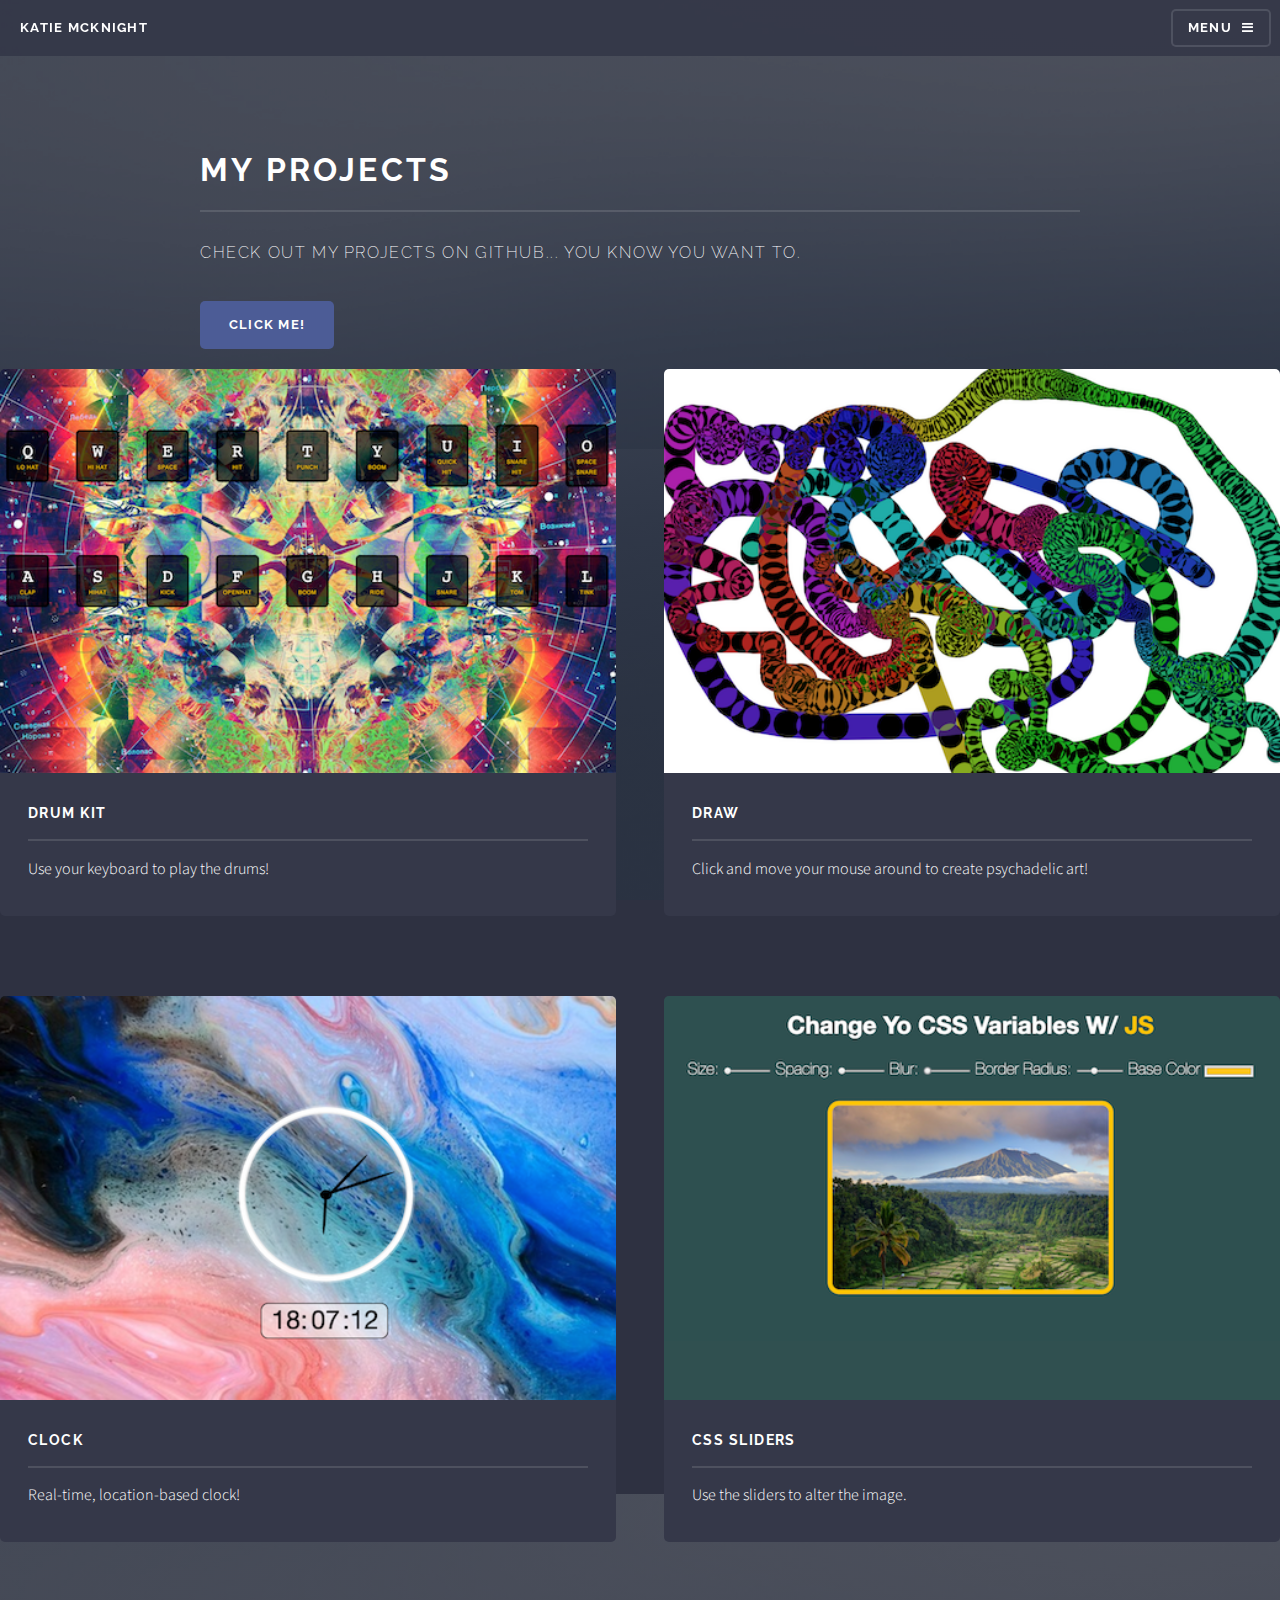
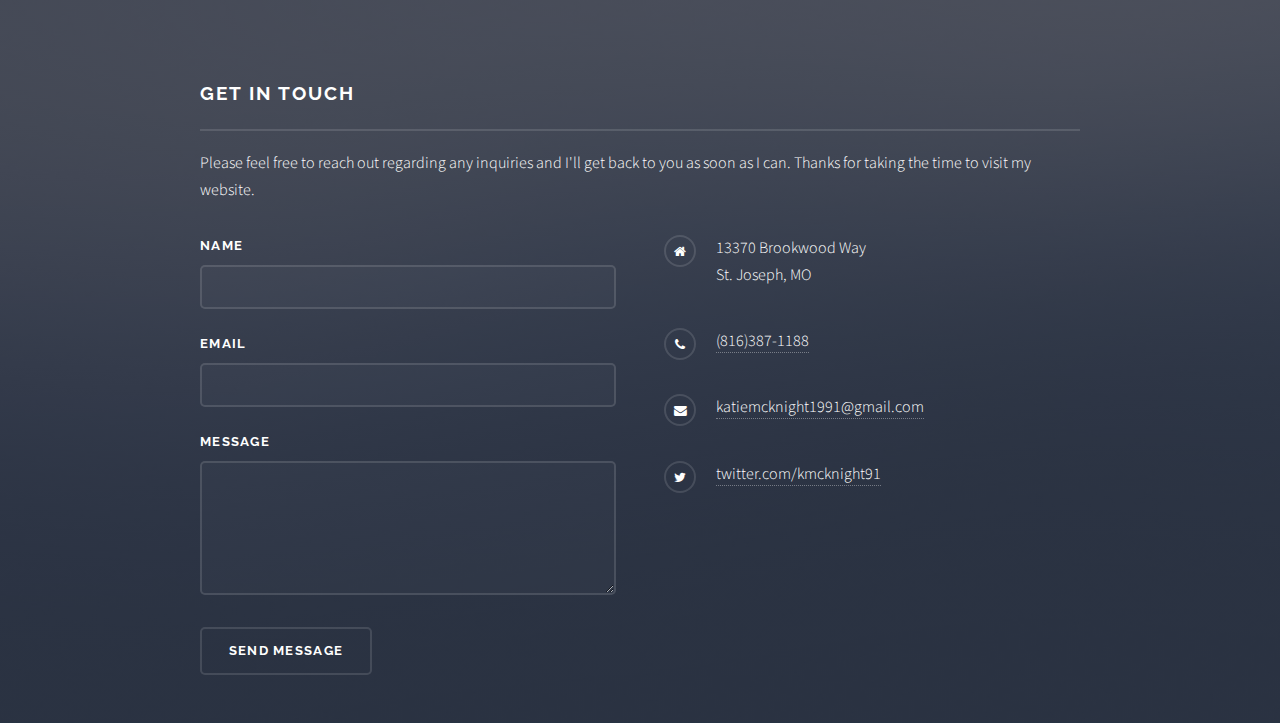
==== commit 4b46db74: "added github button" ====
--- a/elements.html
+++ b/elements.html
@@ -45,6 +45,7 @@
           <div class="inner">
             <h2>My Projects</h2>
             <p>Check out my projects on Github... you know you want to.</p>
+            <a href="https://github.com/kmcknight1" class="button primary">Click Me!</a>
           </div>
 		</header>
 		
@@ -583,7 +584,7 @@
             back to you as soon as I can. Thanks for taking the time to visit my
             website.
           </p>
-          <form method="post" action="https://formspree.io/email@domain.tld">
+          <form method="post" action="https://formspree.io/katiemcknight1991@gmail.com">
             <div class="fields">
               <div class="field">
                 <label for="name">Name</label>
